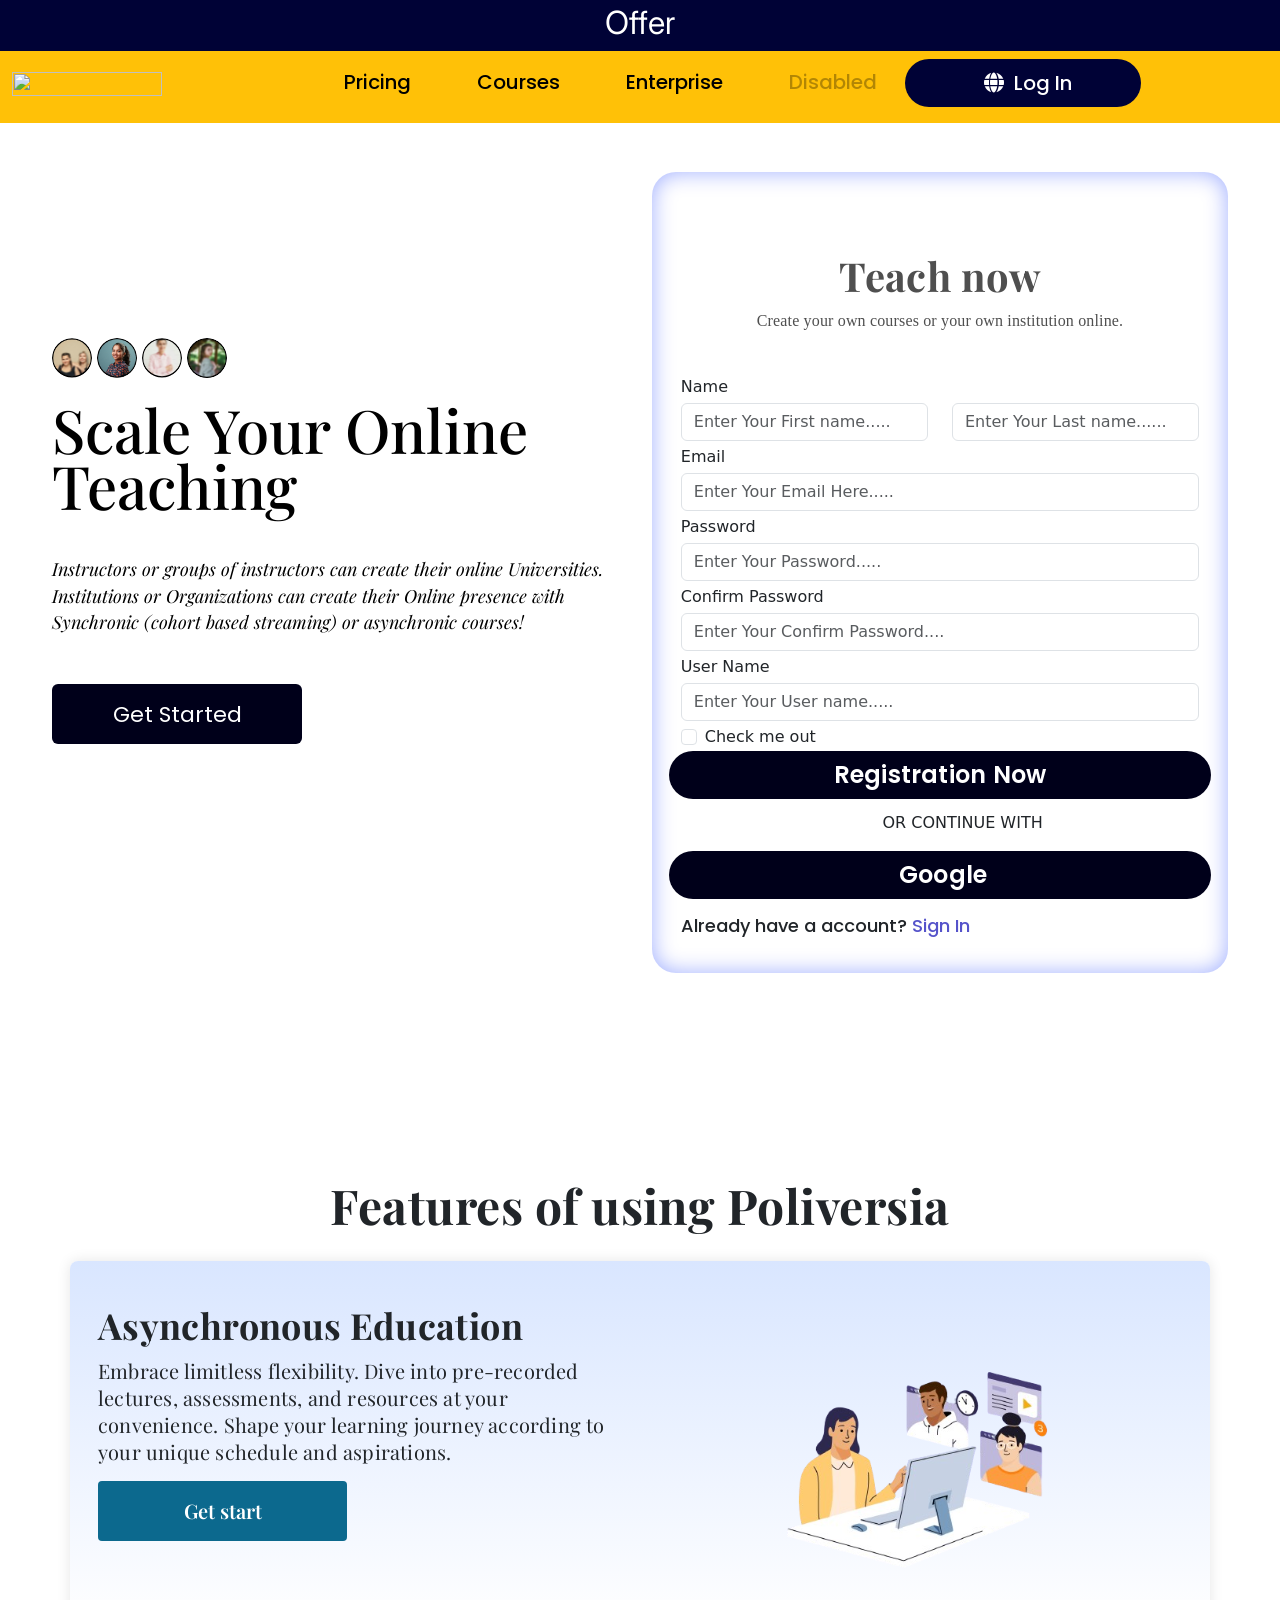
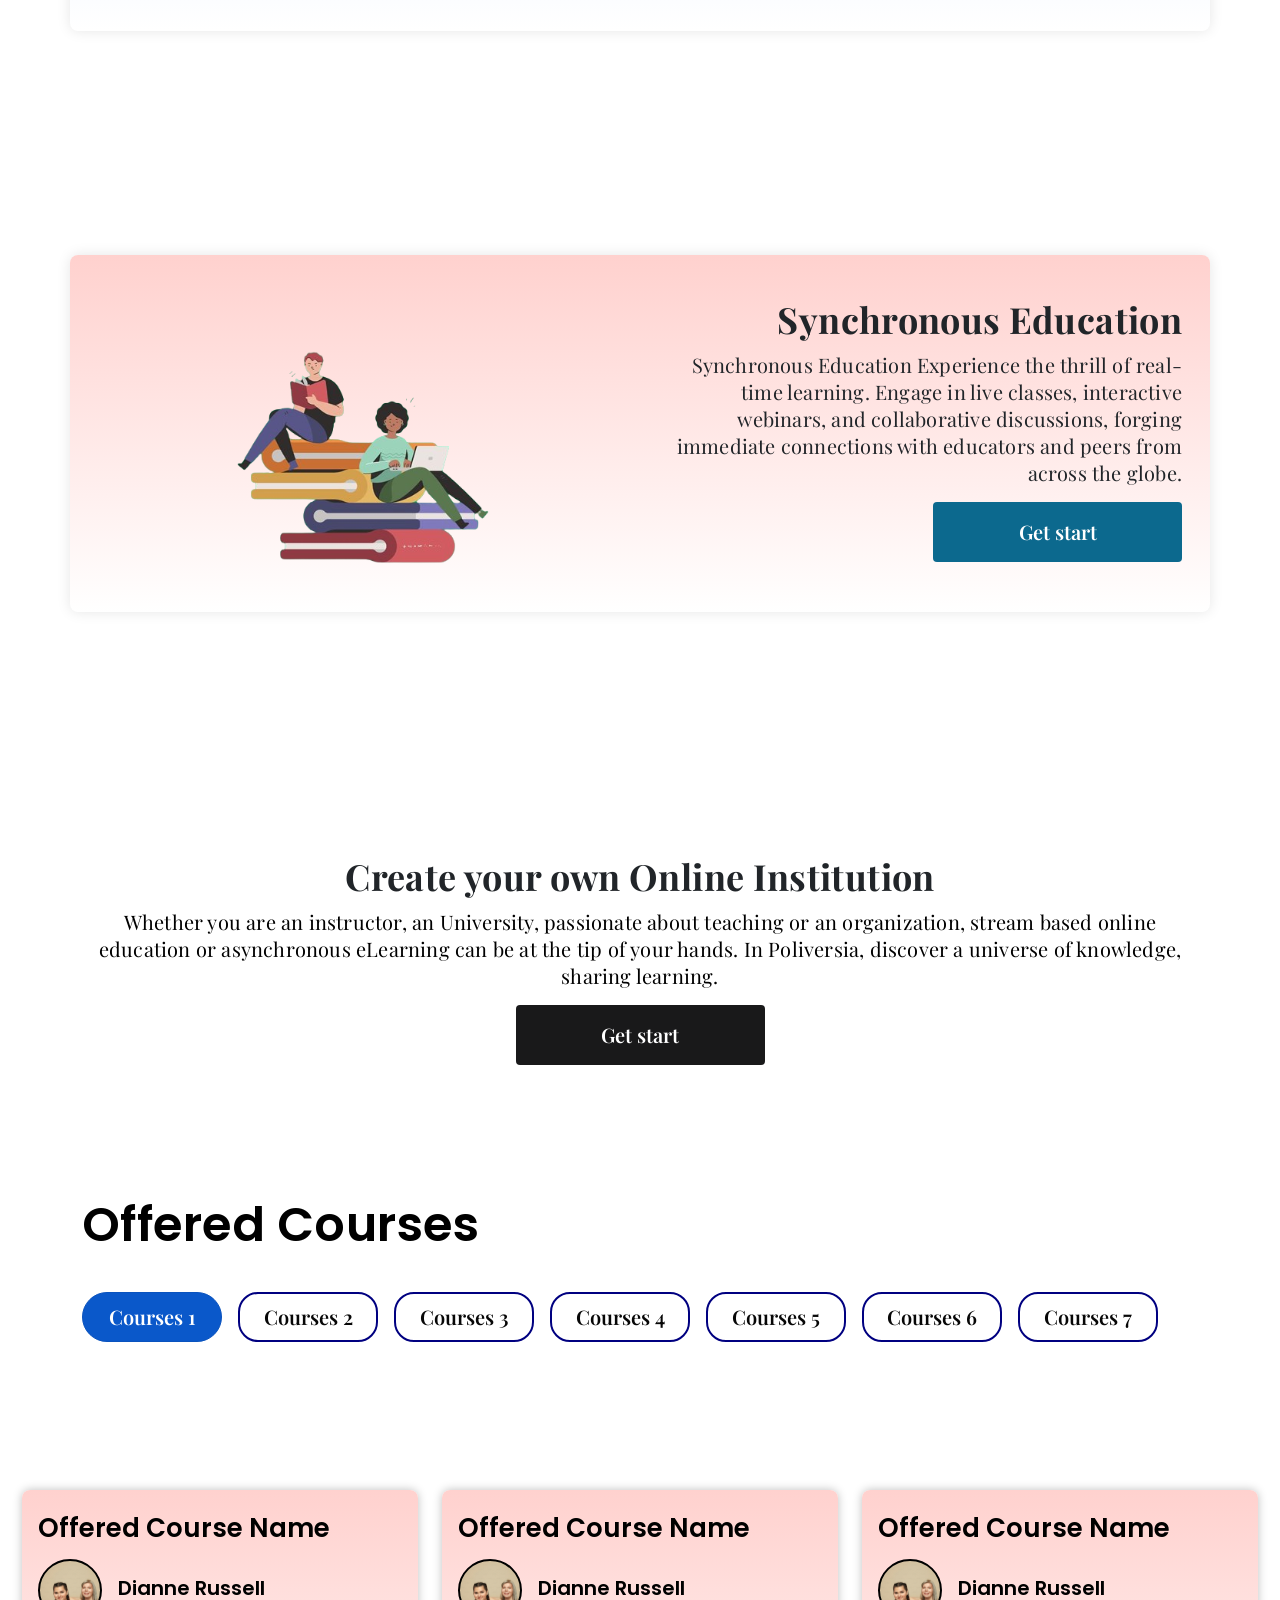
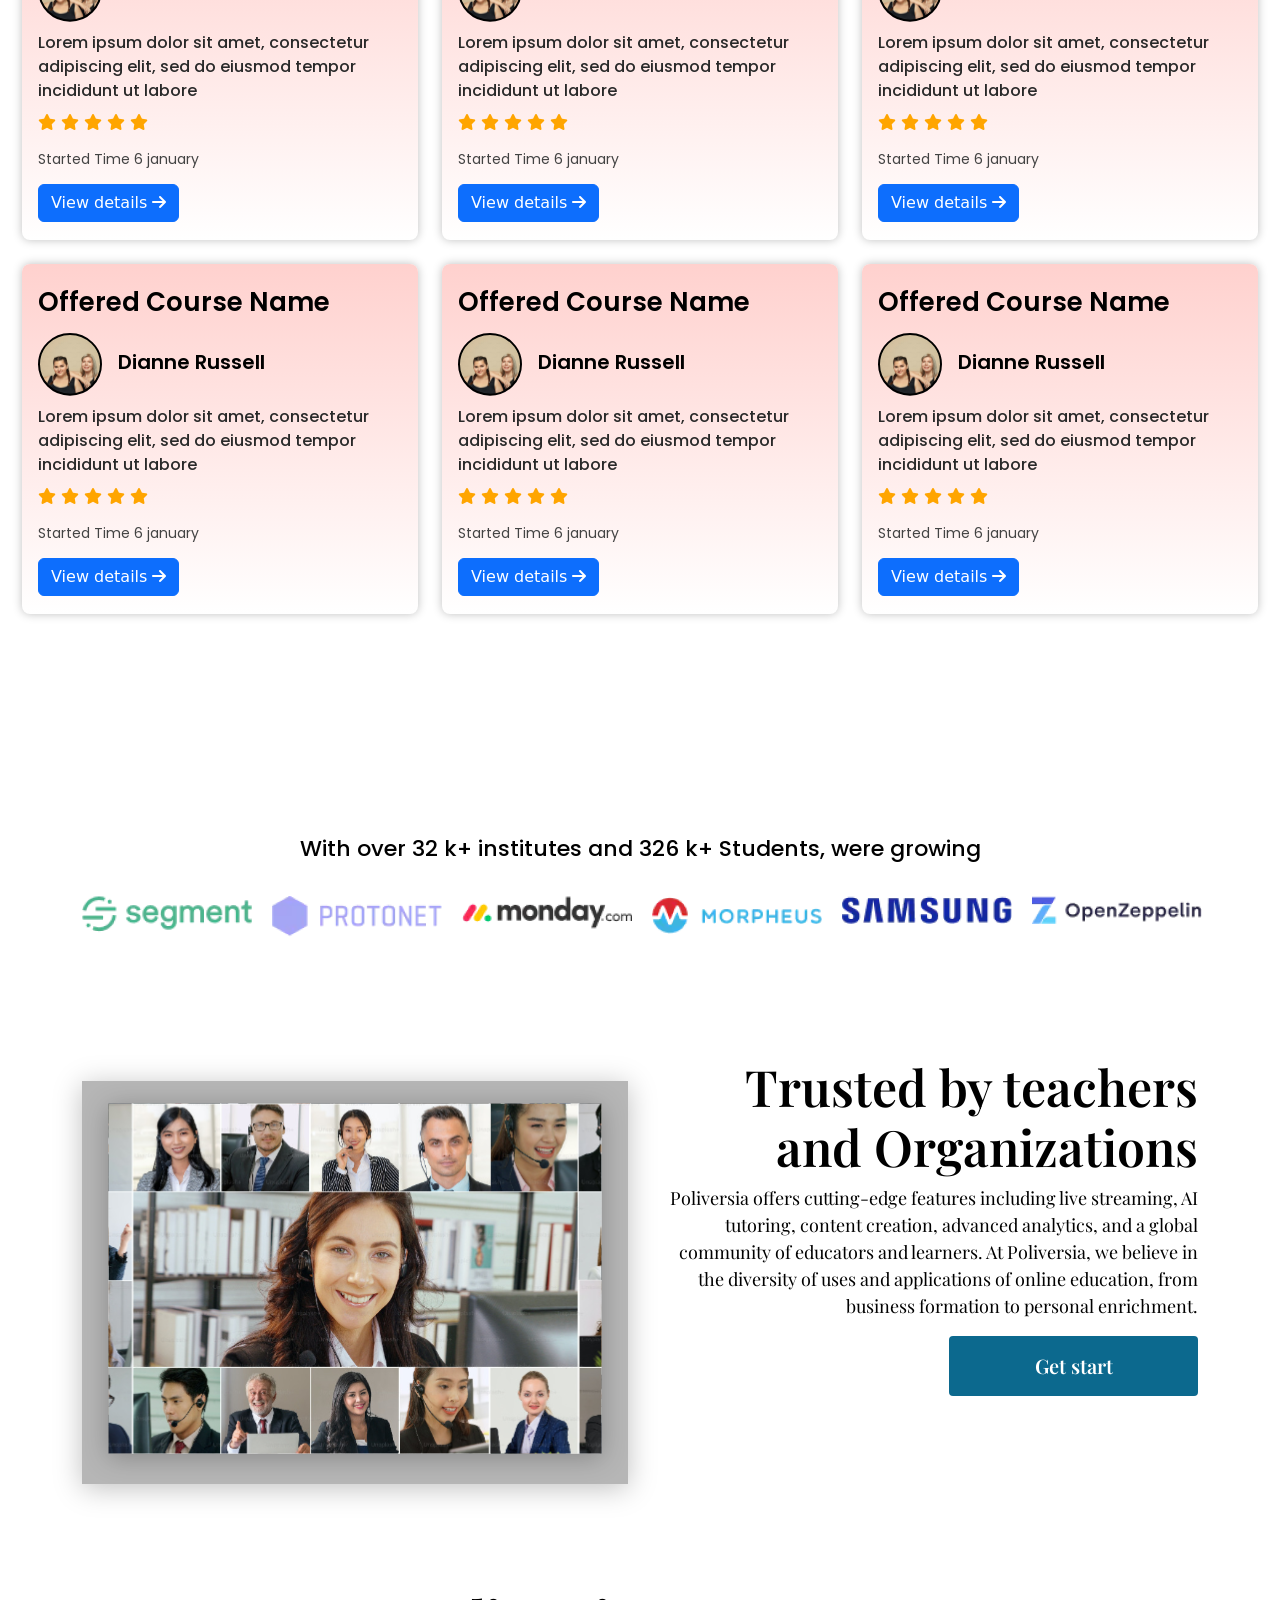
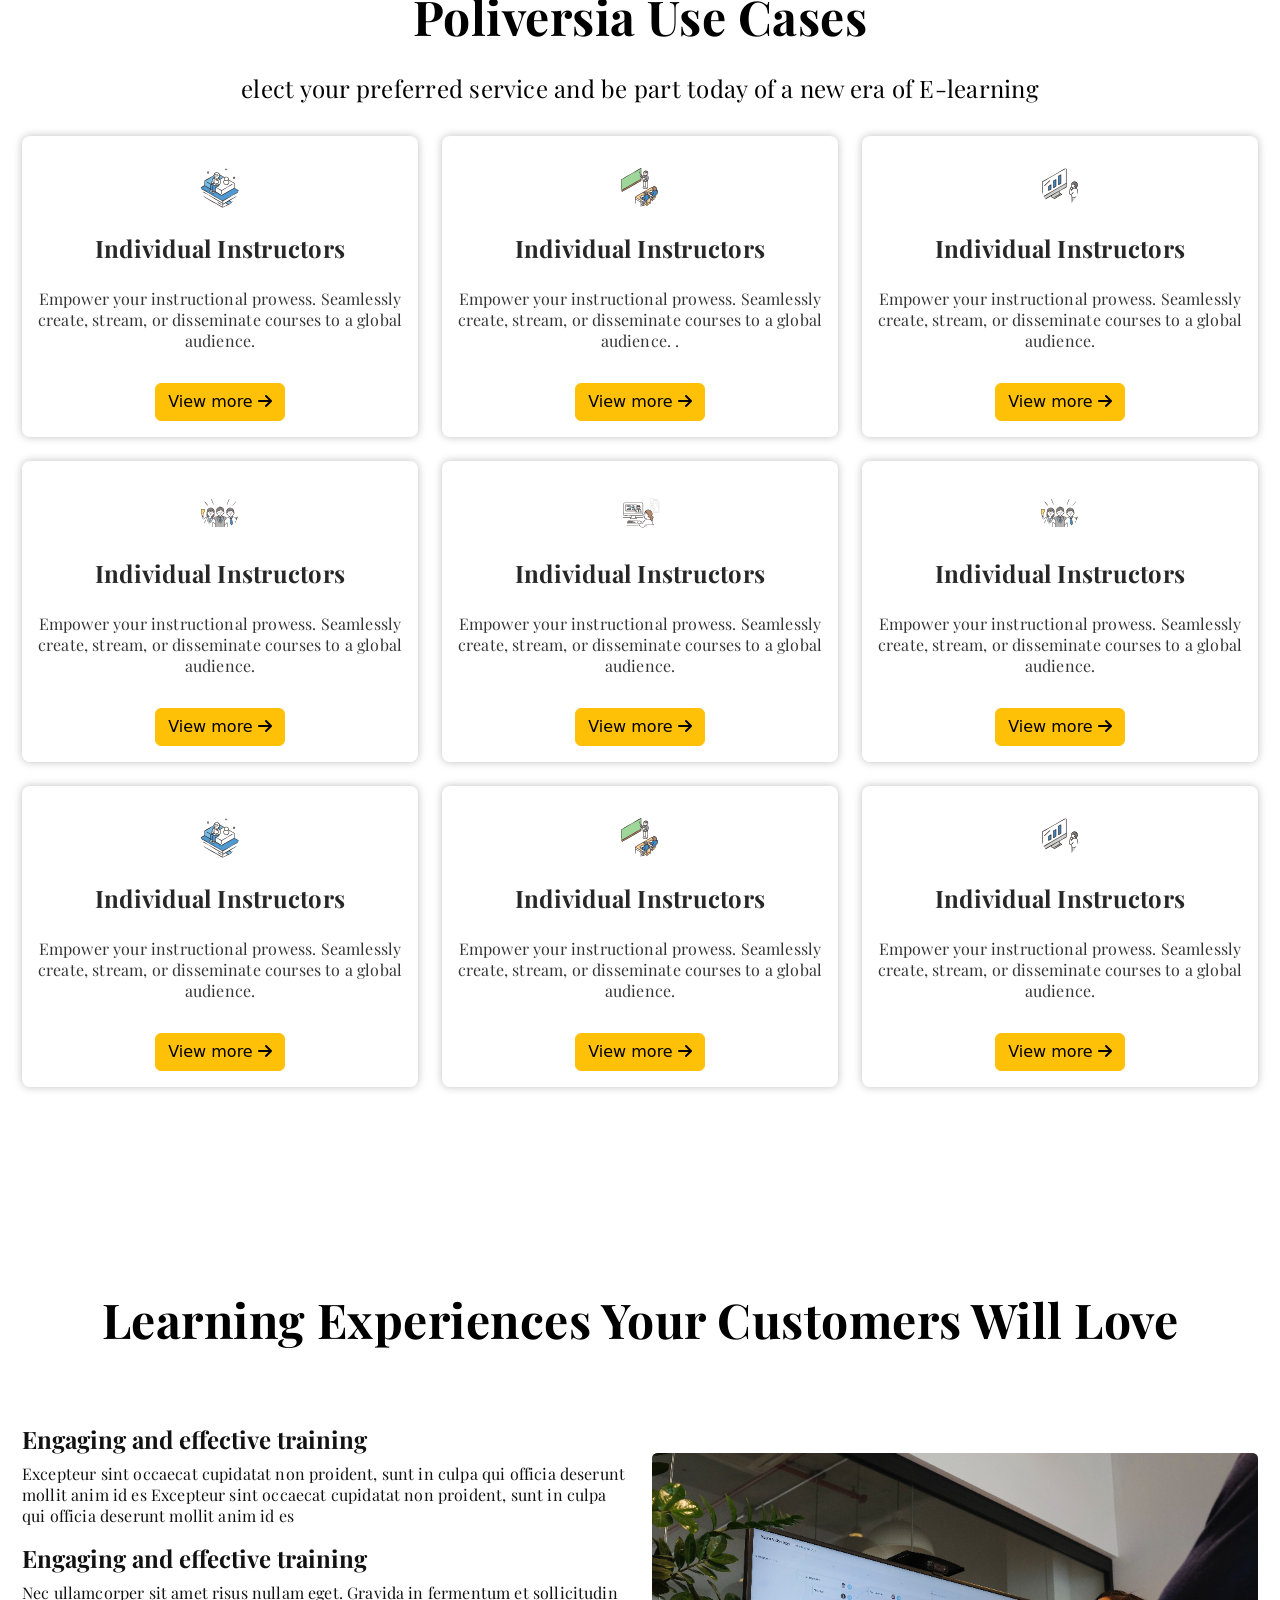
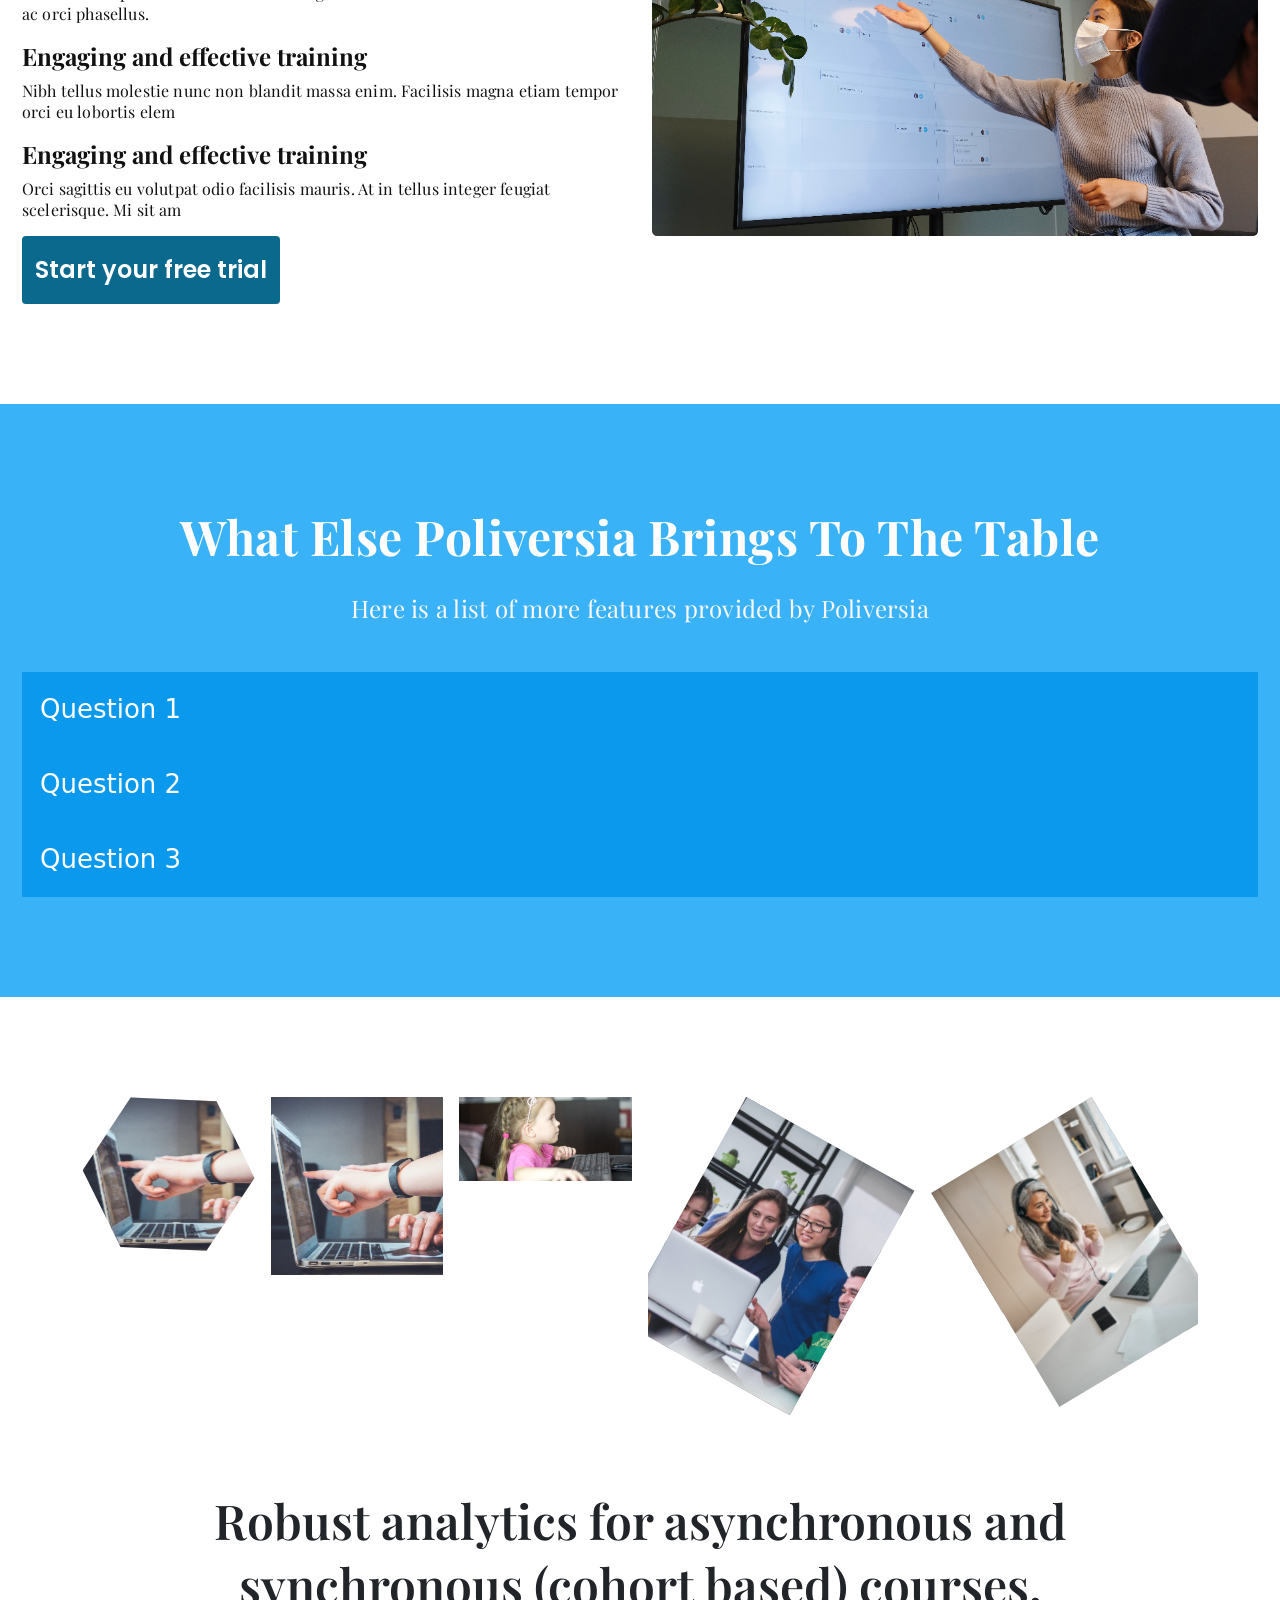
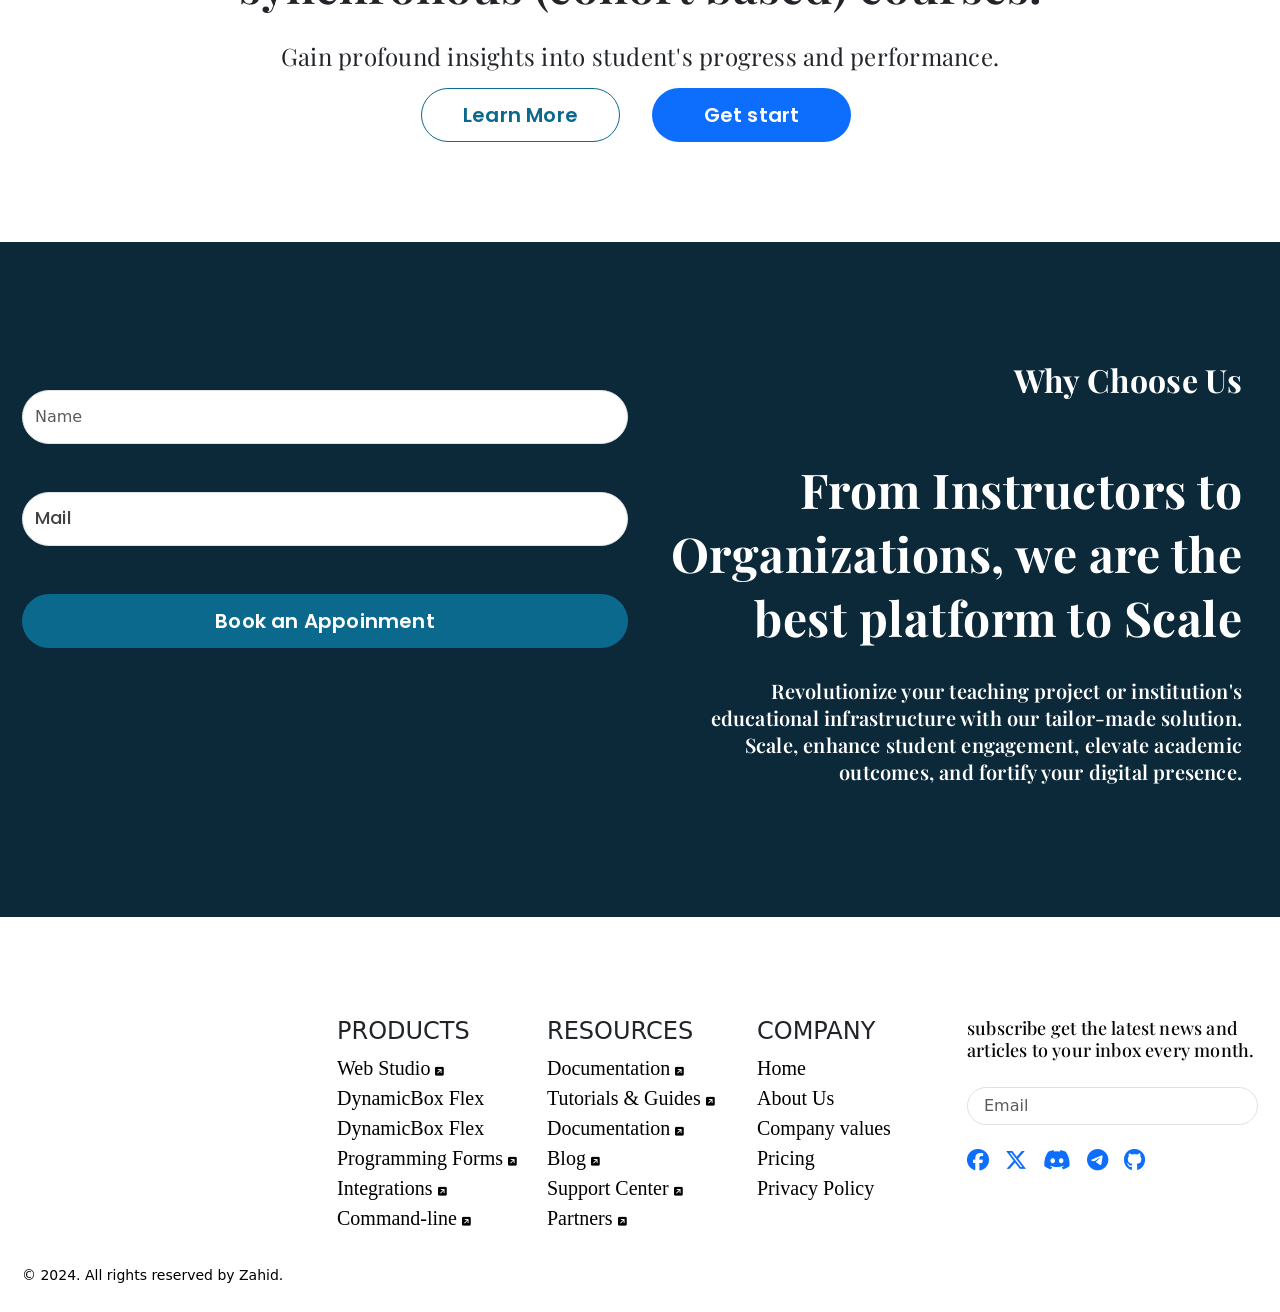
==== index.html @ 1e64e3a4 "Add files via upload" ====
<!DOCTYPE html>
<html lang="en">

<head>
    <meta charset="UTF-8">
    <meta name="viewport" content="width=device-width, initial-scale=1.0">
    <title>Poliversia |home-page</title>
    <link rel="shortcut icon" href="./IMG/favicon.ico" type="image/x-icon">
    <!--fontawesome-->
    <link rel="stylesheet" href="https://cdnjs.cloudflare.com/ajax/libs/font-awesome/6.4.2/css/all.min.css"
        integrity="sha512-z3gLpd7yknf1YoNbCzqRKc4qyor8gaKU1qmn+CShxbuBusANI9QpRohGBreCFkKxLhei6S9CQXFEbbKuqLg0DA=="
        crossorigin="anonymous" referrerpolicy="no-referrer" />
    <!--google font-->
    <link rel="preconnect" href="https://fonts.googleapis.com">
    <link rel="preconnect" href="https://fonts.gstatic.com" crossorigin>
    <link href="https://fonts.googleapis.com/css2?family=Poppins:wght@100;200;300;400;500;600;700;800;900&display=swap"
        rel="stylesheet">

    <link rel="preconnect" href="https://fonts.googleapis.com">
    <link rel="preconnect" href="https://fonts.gstatic.com" crossorigin>
    <link
        href="https://fonts.googleapis.com/css2?family=Inter:wght@100;200;300;400;500;600;700;800;900&family=Playfair+Display:ital,wght@0,400;0,500;0,600;0,700;0,800;0,900;1,400&family=Poppins:ital,wght@0,100;0,200;0,300;0,400;0,500;0,600;0,700;0,800;0,900;1,100&family=Quicksand:wght@300;400;500;600;700&display=swap"
        rel="stylesheet">
    <!--Bootstraps-->
    <link rel="stylesheet" href="./css/bootstrap.min.css">
    <link rel="stylesheet" href="./css/owl.carousel.min.css">
    <link rel="stylesheet" href="./css/aos.css">
    <!--custom css-->
    <link rel="stylesheet" href="./css/style.css">
</head>

<body>
    <!-----Nav section start-->

    <div class="container-fluid pb-2 bg-warning fixed-top">
        <div class="row offer-bg">
            <div class="col-md-12 pt-1">
                <div class="top_header">
                    <div class="top-header_title">
                        <h1>Offer</h1>
                    </div>
                </div>
            </div>
        </div>
        <div class="row">
            <div class="col-md-12">
                <nav class="navbar navbar-expand-lg">
                    <a class="navbar-brand" href="#"><img src="./IMG/logo.svg" alt="" width="150" height="24"></a>
                    <button class="navbar-toggler" type="button" data-bs-toggle="collapse"
                        data-bs-target="#navbarNavAltMarkup" aria-controls="navbarNavAltMarkup" aria-expanded="false"
                        aria-label="Toggle navigation">
                        <span class="navbar-toggler-icon"></span>
                    </button>
                    <div class="collapse justify-content-center navbar-collapse" id="navbarNavAltMarkup">
                        <div class="navbar-nav ">
                            <a class="nav-link " aria-current="page" href="#">Pricing</a>
                            <a class="nav-link" href="#">Courses</a>
                            <a class="nav-link" href="#">Enterprise</a>
                            <a class="nav-link disabled" href="#" tabindex="-1" aria-disabled="true">Disabled</a>
                            <button type="button " class="btn login-bg"> <a class="text-white"
                                    href="./login-form/index.html"><i class="fa-solid fa-globe"></i>Log In</a></button>
                        </div>
                    </div>
                </nav>
            </div>
        </div>
    </div>

    <!-----Nav section end-->


    <!----- section hero area start-->
    <section class="hero-section">
        <div class="online_teaching">
            <div class="container-fluid">
                <div class="row g-4 mt-5">
                    <div class="col-lg-6  pt-3">
                        <div class="online_teaching_content" data-aos="zoom-in">
                            <div class="circle_img hidden md:block">
                                <img src="./img/Ellipse 1.svg" alt="">
                                <img src="./img/Ellipse 2.png" alt="">
                                <img src="./img/Ellipse 3.svg" alt="">
                                <img src="./img/Ellipse 4.svg" alt="">
                            </div>
                            <div class="hero-content  pt-4">
                                <h1>Scale Your Online Teaching</h1>
                                <p>Instructors or groups of instructors can create their online Universities.
                                    Institutions or Organizations can create their Online presence with Synchronic
                                    (cohort based streaming)
                                    or asynchronic courses!</p>
                                <button type="button" class="btn hero_btn">Get Started</button>
                            </div>
                        </div>
                    </div>
                    <div class="col-lg-6 ">
                        <div class="ragistration-page" data-aos="zoom-in">
                            <div class="ragistration_page_heading">
                                <h1>Teach now</h1>
                                <p>Create your own courses or your own institution online.</p>
                            </div>
                            <form action="">
                                <div class="row mt-3 pt-4">
                                    <div class="col-sm-12 pt-1">
                                        <label for="">Name</label>
                                    </div>
                                    <div class="col-sm-6 pt-1">
                                        <input type="text" class="form-control" name="" id=""
                                            placeholder="Enter Your First name.....">
                                    </div>
                                    <div class="col-sm-6 pt-1">
                                        <input type="text" class="form-control" name="" id=""
                                            placeholder="Enter Your Last name......">
                                    </div>
                                    <div class="col-sm-12 pt-1">
                                        <label for="">Email</label>
                                    </div>
                                    <div class="col-sm-12 pt-1">
                                        <input type="email" class="form-control" name="" id=""
                                            placeholder="Enter Your Email Here.....">
                                    </div>
                                    <div class="col-sm-12 pt-1">
                                        <label for="">Password</label>
                                    </div>
                                    <div class="col-sm-12 pt-1">
                                        <input type="password" class="form-control" name="" id=""
                                            placeholder="Enter Your Password.....">
                                    </div>
                                    <div class="col-sm-12 pt-1">
                                        <label for="">Confirm Password</label>
                                    </div>
                                    <div class="col-sm-12 pt-1">
                                        <input type="password" class="form-control" name="" id=""
                                            placeholder="Enter Your Confirm Password....">
                                    </div>
                                    <div class="col-sm-12 pt-1">
                                        <label for="">User Name</label>
                                    </div>
                                    <div class="col-sm-12 pt-1">
                                        <input type="text" class="form-control" name="" id=""
                                            placeholder="Enter Your User name.....">
                                    </div>
                                    <div class="col-sm-12 pt-1">
                                        <div class="form-check">
                                            <input type="checkbox" class="form-check-input" id="exampleCheck1">
                                            <label class="form-check-label" for="exampleCheck1">Check me out</label>
                                        </div>
                                    </div>
                                    <button type="button" class="btn registration-btn "><a href="">Registration
                                            Now</a></button>
                                    <div class="col-sm-4"></div>
                                    <div class="col-sm-5">
                                        <div class="or pt-1">
                                            <p>OR CONTINUE WITH</p>
                                        </div>
                                    </div>
                                    <div class="col-sm-3"></div>
                                    <button type="button" class="btn registration-btn "><a href=""><img
                                                src="./IMG/google.png" alt="" width="30"> Google</a></button>
                                    <div class="col-sm-12 no_account pt-3">
                                        <h3>Already have a account? <a href="./login-form/index.html">Sign In</a></h3>
                                    </div>
                                </div>
                            </form>
                        </div>
                    </div>
                </div>
            </div>
        </div>
    </section>

    <!-----section hero area end-->

    <!-----section Features of using Poliversia start-->
    <section class="feature-section">
        <div class="features_poliversia ">
            <div class="container">
                <div class="features_heading">
                    <h1>Features of using Poliversia</h1>
                </div>
                <div class="row features_bg mt-4 pt-3 g-4">
                    <div class="col-lg-6">
                        <div class="features_content">
                            <h1>Asynchronous Education</h1>
                            <p>Embrace limitless flexibility. Dive into pre-recorded lectures, assessments, and
                                resources at your convenience. Shape your learning journey according to your unique
                                schedule and aspirations.</p>
                            <button type="button" class="btn features_btn">Get start</button>
                        </div>
                    </div>
                    <div class="col-lg-6 ">
                        <div class="features_img pt-4" data-aos="zoom-out">
                            <img class="responsive"
                                src="./img/SA-US-Header-What-is-Asynchronous-Learning-Why-it-Might-be-the-Right-Choice-for-Your-Learning-Institution_Tile-removebg-preview 1.svg"
                                alt="">
                        </div>
                    </div>
                </div>
            </div>
        </div>
    </section>
    <!-----section Features of using Poliversia end-->


    <!-----section Synchronous Education start-->
    <section class="synchronous-section">
        <div class="synchronous_education">
            <div class="container">
                <div class="row synchronous_bg mt-4 pt-3 g-4">
                    <div class="col-lg-6 ">
                        <div class="synchronous_img pt-4" data-aos="zoom-out">
                            <img class="responsive"
                                src="./img/Synchronous-vs-Asynchronous-Learning-removebg-preview 1.svg" alt="">
                        </div>
                    </div>
                    <div class="col-lg-6">
                        <div class="synchronous_content">
                            <h1>Synchronous Education</h1>
                            <p>Synchronous Education Experience the thrill of real-time learning. Engage in live
                                classes, interactive webinars, and collaborative discussions, forging immediate
                                connections with educators and peers from across the globe.</p>
                            <button type="button" class="btn synchronous_btn">Get start</button>
                        </div>
                    </div>
                </div>
            </div>
        </div>
    </section>
    <!-----section Synchronous Education end-->

    <!-----section Create your own Online Institution start-->
    <section class="online-section">
        <div class="online_institution">
            <div class="container mt-4 pt-3">
                <div class="online_institution_content">
                    <h1>Create your own Online Institution</h1>
                    <p>Whether you are an instructor, an University, passionate about teaching or an organization,
                        stream based online education or asynchronous eLearning can be at the tip of your hands. In
                        Poliversia, discover a universe of knowledge, sharing learning.</p>
                    <button type="button" class="btn online_institution_btn">Get start</button>
                </div>
            </div>
        </div>
    </section>
    <!-----section Create your own Online Institution end-->

    <!-----section Offered Courses start-->
    <section>
        <div class="container dd mt-4 mb-5">
            <div class="offered_courses ">
                <h2>Offered Courses</h2>
                <div class="btn-toolbar gap-2 offer_courses_responsive" role="toolbar"
                    aria-label="Toolbar with button groups">
                    <div class="btn-group me-2" role="group" aria-label="First group">
                        <button type="button" class="btn btn-primary offer_courses_btn_1 active">Courses 1</button>
                    </div>
                    <div class="btn-group me-2" role="group" aria-label="First group">
                        <button type="button" class="btn offer_courses_btn">Courses 2</button>
                    </div>
                    <div class="btn-group me-2" role="group" aria-label="First group">
                        <button type="button" class="btn offer_courses_btn">Courses 3</button>
                    </div>
                    <div class="btn-group me-2" role="group" aria-label="First group">
                        <button type="button" class="btn offer_courses_btn">Courses 4</button>
                    </div>
                    <div class="btn-group me-2" role="group" aria-label="First group">
                        <button type="button" class="btn offer_courses_btn">Courses 5</button>
                    </div>
                    <div class="btn-group me-2" role="group" aria-label="First group">
                        <button type="button" class="btn offer_courses_btn">Courses 6</button>
                    </div>
                    <div class="btn-group me-2" role="group" aria-label="First group">
                        <button type="button" class="btn offer_courses_btn">Courses 7</button>
                    </div>
                </div>
            </div>
        </div>
    </section>
    <!-----section Offered Courses end-->


    <!-----section Offered Courses name start-->
    <section class="offer-course">
        <div class="offer_courses_name">
            <div class="container-fluid ">
                <div class="row g-4">
                    <div class="col-lg-4 col-md-6 offered_courses_name_responsive">
                        <div class="offer_courses_card_1" data-aos="zoom-in">
                            <h2>Offered Course Name</h2>
                            <div class="course-img"><img src="./img/Ellipse 1.svg" alt=""> <span>Dianne Russell</span>
                            </div>
                            <h4>Lorem ipsum dolor sit amet, consectetur adipiscing elit, sed do eiusmod tempor
                                incididunt ut labore</h4>
                            <div class="star">
                                <i class="fa-solid fa-star"></i>
                                <i class="fa-solid fa-star"></i>
                                <i class="fa-solid fa-star"></i>
                                <i class="fa-solid fa-star"></i>
                                <i class="fa-solid fa-star"></i>
                            </div>
                            <div class="course-p">Started Time 6 january</div>
                            <div class="view-btn"><button type="button" class="btn btn-primary">View details <i
                                        class="fa-solid fa-arrow-right"></i></button></div>
                        </div>
                    </div>
                    <div class="col-lg-4 col-md-6  offered_courses_name_responsive">
                        <div class="offer_courses_card_1" data-aos="zoom-in">
                            <h2>Offered Course Name</h2>
                            <div class="course-img"><img src="./img/Ellipse 1.svg" alt=""> <span>Dianne Russell</span>
                            </div>
                            <h4>Lorem ipsum dolor sit amet, consectetur adipiscing elit, sed do eiusmod tempor
                                incididunt ut labore</h4>
                            <div class="star">
                                <i class="fa-solid fa-star"></i>
                                <i class="fa-solid fa-star"></i>
                                <i class="fa-solid fa-star"></i>
                                <i class="fa-solid fa-star"></i>
                                <i class="fa-solid fa-star"></i>
                            </div>
                            <div class="course-p">Started Time 6 january</div>
                            <div class="view-btn"><button type="button" class="btn btn-primary">View details <i
                                        class="fa-solid fa-arrow-right"></i></button></div>
                        </div>
                    </div>
                    <div class="col-lg-4 col-md-6  offered_courses_name_responsive">
                        <div class="offer_courses_card_1" data-aos="zoom-in">
                            <h2>Offered Course Name</h2>
                            <div class="course-img"><img src="./img/Ellipse 1.svg" alt=""> <span>Dianne Russell</span>
                            </div>
                            <h4>Lorem ipsum dolor sit amet, consectetur adipiscing elit, sed do eiusmod tempor
                                incididunt ut labore</h4>
                            <div class="star">
                                <i class="fa-solid fa-star"></i>
                                <i class="fa-solid fa-star"></i>
                                <i class="fa-solid fa-star"></i>
                                <i class="fa-solid fa-star"></i>
                                <i class="fa-solid fa-star"></i>
                            </div>
                            <div class="course-p">Started Time 6 january</div>
                            <div class="view-btn"><button type="button" class="btn btn-primary">View details <i
                                        class="fa-solid fa-arrow-right"></i></button></div>
                        </div>
                    </div>
                    <div class="col-lg-4 col-md-6  offered_courses_name_responsive">
                        <div class="offer_courses_card_1" data-aos="zoom-in">
                            <h2>Offered Course Name</h2>
                            <div class="course-img"><img src="./img/Ellipse 1.svg" alt=""> <span>Dianne Russell</span>
                            </div>
                            <h4>Lorem ipsum dolor sit amet, consectetur adipiscing elit, sed do eiusmod tempor
                                incididunt ut labore</h4>
                            <div class="star">
                                <i class="fa-solid fa-star"></i>
                                <i class="fa-solid fa-star"></i>
                                <i class="fa-solid fa-star"></i>
                                <i class="fa-solid fa-star"></i>
                                <i class="fa-solid fa-star"></i>
                            </div>
                            <div class="course-p">Started Time 6 january</div>
                            <div class="view-btn"><button type="button" class="btn btn-primary">View details <i
                                        class="fa-solid fa-arrow-right"></i></button></div>
                        </div>
                    </div>
                    <div class="col-lg-4 col-md-6  offered_courses_name_responsive">
                        <div class="offer_courses_card_1" data-aos="zoom-in">
                            <h2>Offered Course Name</h2>
                            <div class="course-img"><img src="./img/Ellipse 1.svg" alt=""> <span>Dianne Russell</span>
                            </div>
                            <h4>Lorem ipsum dolor sit amet, consectetur adipiscing elit, sed do eiusmod tempor
                                incididunt ut labore</h4>
                            <div class="star">
                                <i class="fa-solid fa-star"></i>
                                <i class="fa-solid fa-star"></i>
                                <i class="fa-solid fa-star"></i>
                                <i class="fa-solid fa-star"></i>
                                <i class="fa-solid fa-star"></i>
                            </div>
                            <div class="course-p">Started Time 6 january</div>
                            <div class="view-btn"><button type="button" class="btn btn-primary">View details <i
                                        class="fa-solid fa-arrow-right"></i></button></div>
                        </div>
                    </div>
                    <div class="col-lg-4 col-md-6  offered_courses_name_responsive">
                        <div class="offer_courses_card_1" data-aos="zoom-in">
                            <h2>Offered Course Name</h2>
                            <div class="course-img"><img src="./img/Ellipse 1.svg" alt=""> <span>Dianne Russell</span>
                            </div>
                            <h4>Lorem ipsum dolor sit amet, consectetur adipiscing elit, sed do eiusmod tempor
                                incididunt ut labore</h4>
                            <div class="star">
                                <i class="fa-solid fa-star"></i>
                                <i class="fa-solid fa-star"></i>
                                <i class="fa-solid fa-star"></i>
                                <i class="fa-solid fa-star"></i>
                                <i class="fa-solid fa-star"></i>
                            </div>
                            <div class="course-p">Started Time 6 january</div>
                            <div class="view-btn"><button type="button" class="btn btn-primary">View details <i
                                        class="fa-solid fa-arrow-right"></i></button></div>
                        </div>
                    </div>
                </div>
            </div>
        </div>
    </section>
    <!-----section Offered Courses name end-->

    <!-----section brand  start-->
    <section>
        <div class="container pt-4 mt-5">
            <div class="brand mt-4 pt-4">
                <h2>With over 32 k+ institutes and 326 k+ Students, were growing</h2>
                <div class="brand_logo">
                    <div class="row brand-responsive g-4 pt-4">
                        <div class="col-md-2"><img src="./img/brand-logo-1.png" alt=""></div>
                        <div class="col-md-2"><img src="./img/brand-logo-2.png" alt=""></div>
                        <div class="col-md-2"> <img src="./img/brand-logo-3.png" alt=""></div>
                        <div class="col-md-2"><img src="./img/brand-logo-4.png" alt=""></div>
                        <div class="col-md-2"><img src="./img/brand-logo-5.png" alt=""></div>
                        <div class="col-md-2"><img src="./img/brand-logo-6.png" alt=""></div>
                    </div>
                </div>
            </div>
        </div>
    </section>
    <!-----section brand end-->


    <!-----section Trusted by teachers and Organizations start-->
    <section>
        <div class="container mt-5 pt-4">
            <div class="teacher_organization">
                <div class="row mt-5">
                    <div class="col-md-6 pt-4">
                        <div class="teacher_organization_img" data-aos="zoom-in">
                            <img class="responsive" src="./img/Rectangle 16.svg" alt="">
                        </div>
                    </div>
                    <div class="col-md-6">
                        <div class="teacher_organization_content">
                            <h1>Trusted by teachers and Organizations</h1>
                            <p>Poliversia offers cutting-edge features including live streaming, AI tutoring, content
                                creation, advanced analytics, and a global community of educators and learners. At
                                Poliversia, we believe in the diversity of uses and applications of online education,
                                from business formation to personal enrichment.</p>
                            <button type="button" class="btn teacher_btn">Get start</button>
                        </div>
                    </div>
                </div>
            </div>
        </div>
    </section>
    <!-----section Trusted by teachers and Organizations end-->


    <!-----section Poliversia Use Cases start-->
    <section class="poliversia-cases">
        <div class="container-fluid ">
            <div class="poliversia_cases_heading">
                <h1>Poliversia Use Cases</h1>
                <p>elect your preferred service and be part today of a new era of E-learning</p>
                <div class="row  g-4">
                    <div class="col-xl-4 col-md-6">
                        <div class="poliversia_use_card-1" data-aos="zoom-in">
                            <img src="./img/poliversia-feature-1 .svg" alt="">
                            <h2>Individual Instructors</h2>
                            <p>Empower your instructional prowess. Seamlessly create, stream, or disseminate courses to
                                a global audience.</p>
                            <button type="button" class="btn btn-warning">View more <i
                                    class="fa-solid fa-arrow-right"></i></button>
                        </div>
                    </div>

                    <div class="col-xl-4 col-md-6">
                        <div class="poliversia_use_card-1" data-aos="zoom-in">
                            <img src="./img/poliversis feature-2 .svg" alt="">
                            <h2>Individual Instructors</h2>
                            <p>Empower your instructional prowess. Seamlessly create, stream, or disseminate courses to
                                a global audience. .</p>
                            <button type="button" class="btn btn-warning">View more <i
                                    class="fa-solid fa-arrow-right"></i></button>
                        </div>
                    </div>

                    <div class="col-xl-4 col-md-6">
                        <div class="poliversia_use_card-1" data-aos="zoom-in">
                            <img src="./img/poliversis feature-3 .svg" alt="">
                            <h2>Individual Instructors</h2>
                            <p>Empower your instructional prowess. Seamlessly create, stream, or disseminate courses to
                                a global audience. </p>
                            <button type="button" class="btn btn-warning">View more <i
                                    class="fa-solid fa-arrow-right"></i></button>
                        </div>
                    </div>

                    <div class="col-xl-4 col-md-6">
                        <div class="poliversia_use_card-1" data-aos="zoom-in">
                            <img src="./img/poliversis feature-4 .svg" alt="">
                            <h2>Individual Instructors</h2>
                            <p>Empower your instructional prowess. Seamlessly create, stream, or disseminate courses to
                                a global audience.</p>
                            <button type="button" class="btn btn-warning">View more <i
                                    class="fa-solid fa-arrow-right"></i></button>
                        </div>
                    </div>

                    <div class="col-xl-4 col-md-6">
                        <div class="poliversia_use_card-1" data-aos="zoom-in">
                            <img src="./img/poliversis feature-5 .svg" alt="">
                            <h2>Individual Instructors</h2>
                            <p>Empower your instructional prowess. Seamlessly create, stream, or disseminate courses to
                                a global audience.</p>
                            <button type="button" class="btn btn-warning">View more <i
                                    class="fa-solid fa-arrow-right"></i></button>
                        </div>
                    </div>

                    <div class="col-xl-4 col-md-6">
                        <div class="poliversia_use_card-1" data-aos="zoom-in">
                            <img src="./img/poliversis feature-6 .svg" alt="">
                            <h2>Individual Instructors</h2>
                            <p>Empower your instructional prowess. Seamlessly create, stream, or disseminate courses to
                                a global audience.</p>
                            <button type="button" class="btn btn-warning">View more <i
                                    class="fa-solid fa-arrow-right"></i></button>
                        </div>
                    </div>

                    <div class="col-xl-4 col-md-6">
                        <div class="poliversia_use_card-1" data-aos="zoom-in">
                            <img src="./img/poliversia-feature-1 .svg" alt="">
                            <h2>Individual Instructors</h2>
                            <p>Empower your instructional prowess. Seamlessly create, stream, or disseminate courses to
                                a global audience.</p>
                            <button type="button" class="btn btn-warning">View more <i
                                    class="fa-solid fa-arrow-right"></i></button>
                        </div>
                    </div>

                    <div class="col-xl-4 col-md-6">
                        <div class="poliversia_use_card-1" data-aos="zoom-in">
                            <img src="./img/poliversis feature-2 .svg" alt="">
                            <h2>Individual Instructors</h2>
                            <p>Empower your instructional prowess. Seamlessly create, stream, or disseminate courses to
                                a global audience.</p>
                            <button type="button" class="btn btn-warning">View more <i
                                    class="fa-solid fa-arrow-right"></i></button>
                        </div>
                    </div>

                    <div class="col-xl-4 col-md-6">
                        <div class="poliversia_use_card-1" data-aos="zoom-in">
                            <img src="./img/poliversis feature-3 .svg" alt="">
                            <h2>Individual Instructors</h2>
                            <p>Empower your instructional prowess. Seamlessly create, stream, or disseminate courses to
                                a global audience. </p>
                            <button type="button" class="btn btn-warning">View more <i
                                    class="fa-solid fa-arrow-right"></i></button>
                        </div>
                    </div>
                </div>
            </div>
        </div>
    </section>
    <!-----section Poliversia Use Cases end-->


    <!-----Learning Experiences Your Customers Will Love section start-->
    <section class="learning-section">
        <div class="container-fluid ">
            <div class="learning_heading">
                <h1>Learning Experiences Your Customers Will Love</h1>
            </div>
            <div class="row g-4">
                <div class="col-lg-6">
                    <div class="learning_content">
                        <h2>Engaging and effective training</h2>
                        <p>Excepteur sint occaecat cupidatat non proident, sunt in culpa qui officia deserunt mollit
                            anim id es Excepteur sint occaecat cupidatat non proident, sunt in culpa qui officia
                            deserunt mollit anim id es</p>
                        <h2>Engaging and effective training</h2>
                        <p>Nec ullamcorper sit amet risus nullam eget. Gravida in fermentum et sollicitudin ac orci
                            phasellus.</p>
                        <h2>Engaging and effective training</h2>
                        <p>Nibh tellus molestie nunc non blandit massa enim. Facilisis magna etiam tempor orci eu
                            lobortis elem</p>
                        <h2>Engaging and effective training</h2>
                        <p>Orci sagittis eu volutpat odio facilisis mauris. At in tellus integer feugiat scelerisque. Mi
                            sit am</p>
                        <button type="button" class="btn learning_btn">Start your free trial</button>
                    </div>
                </div>
                <div class="col-lg-6">
                    <div class="learning_img" data-aos="zoom-in">
                        <img src="./img/Rectangle 35.svg" alt="">
                    </div>
                </div>
            </div>
        </div>
    </section>
    <!-----Learning Experiences Your Customers Will Love section end-->


    <!--------------What Else Poliversia Brings To The Table start----------->
    <section class="what-else">
        <div class="container-fluid">
            <div class="what-else-title what_else_poliversia">
                <h1>What Else Poliversia Brings To The Table</h1>
                <p>Here is a list of more features provided by Poliversia</p>
            </div>
            <div class="faq-start">
                <button type="button" class="collapsible">Question 1</button>
                <div class="content question_1">
                    <p>Ut enim ad minima veniam, quis nostrum exercitationem ullam corporis suscipit laboriosam, nisi ut
                        al Ut enim ad minima veniam, quis nostrum exercitationem ullam corporis suscipit laboriosam,
                        nisi ut al Ut enim ad minima veniam, quis nostrum exercitationem ullam corporis suscipit
                        laboriosam, nisi ut al</p>
                </div>

                <button type="button" class="collapsible">Question 2</button>
                <div class="content question_1">
                    <p>Lorem ipsum dolor sit amet, consectetur adipisicing elit, sed do eiusmod tempor incididunt ut
                        labore et dolore magna aliqua. Ut enim ad minim veniam, quis nostrud exercitation ullamco
                        laboris nisi ut aliquip ex ea commodo consequat.</p>
                </div>
                <button type="button" class="collapsible">Question 3</button>
                <div class="content question_1">
                    <p>Lorem ipsum dolor sit amet, consectetur adipisicing elit, sed do eiusmod tempor incididunt ut
                        labore et dolore magna aliqua. Ut enim ad minim veniam, quis nostrud exercitation ullamco
                        laboris nisi ut aliquip ex ea commodo consequat.</p>
                </div>
            </div>
    </section>

    <!--------------What Else Poliversia Brings To The Table start----------->


    <!--------------Robust Analytics section start----------->
    <section class="roboust-section">
        <div class="container ">
            <div class="robust_analytics">
                <div class="row g-4">
                    <div class="col-lg-12 mobile-none">
                        <div class="row g-3">
                            <div class="col-md-2">
                                <div class="rebust_img_bottom_1">
                                    <img src="./img/rebust_bottom_left.svg" alt="" class="responsive">
                                </div>
                            </div>
                            <div class="col-md-2">
                                <div class="rebust_img_bottom_2">
                                    <img src="./img/rebust-bottom-2.svg" alt="" class="responsive">
                                </div>
                            </div>
                            <div class="col-md-2">
                                <div class="rebust_img_bottom_3">
                                    <img src="./img/rebust-bottom-3.svg" alt="" class="responsive">
                                </div>
                            </div>
                            <div class="col-md-3">
                                <div class="rebust_img_top_1">
                                    <img src="./img/rebust-top-left.svg" alt="" class="responsive">
                                </div>
                            </div>
                            <div class="col-md-3">
                                <div class="rebust_img_top_2">
                                    <img src="./img/rebust-top-right.svg" alt="" class="responsive">
                                </div>
                            </div>
                        </div>
                    </div>
                    <div class="col-lg-12 ">
                        <div class="robust_content">
                            <h1 class="pt-5">Robust analytics for asynchronous and synchronous (cohort based) courses.
                            </h1>
                            <p>Gain profound insights into student's progress and performance.</p>
                            <div class="btn-toolbar gap-4 offer_courses_responsive" role="toolbar"
                                aria-label="Toolbar with button groups">
                                <div class="btn-group me-2" role="group" aria-label="First group">
                                    <button type="button" class="btn  rebust_btn ">Learn More</button>
                                </div>
                                <div class="btn-group me-2" role="group" aria-label="First group">
                                    <button type="button" class="btn btn-primary active_rebust">Get start</button>
                                </div>
                            </div>
                        </div>
                    </div>
                </div>
            </div>
        </div>
    </section>
    <!--------------Robust Analytics section end----------->

    <!-----------------Why Choose Us section start------------------------->
    <section class="why-choose-section">
        <div class="container-fluid why_choose_us_bg ">
            <div class="why_choose_us_bg">
                <div class="row g-4">
                    <div class="col-lg-6 why_choose_us_form">
                        <form action="">
                            <div class="row">
                                <div class="col-sm-12 pt-5">
                                    <input type="text" name="" id="" class="form-control why_choose_us_input"
                                        placeholder="Name">
                                </div>
                                <div class="col-sm-12 why pt-5">
                                    <input type="email" name="" id="" class="form-control why_choose_us_input"
                                        placeholder="Mail">
                                </div>
                                <div class="col-sm-12 pt-5">
                                    <div class="d-grid gap-2">
                                        <button class="btn  why_choose_us_btn" type="button">Book an Appoinment</button>
                                    </div>
                                </div>
                            </div>
                        </form>
                    </div>
                    <div class="col-lg-6">
                        <div class="why_choose_us_content">
                            <h5>Why Choose Us</h5>
                            <h1>From Instructors to Organizations, we are the best platform to Scale</h1>
                            <p>Revolutionize your teaching project or institution's educational infrastructure
                                with our tailor-made solution. Scale, enhance student engagement, elevate
                                academic outcomes, and fortify your digital presence.</p>
                        </div>
                    </div>
                </div>
            </div>
        </div>
    </section>
    <!-----------------Why Choose Us section end------------------------->

    <!----------------------footer section start  ---------------->
    <section class="footer">
        <div class="container-fluid ">
            <footer>
                <div class="footer_area">
                    <div class="row footer_responsive g-4">
                        <div class="col-lg-3 col-md-4">
                            <div class="footer-logo" data-aos="zoom-in">
                                <img src="./IMG/logo.svg" alt="" width="200px">
                            </div>
                        </div>
                        <div class="col-lg-2 col-md-4">
                            <div class="products" data-aos="zoom-in">
                                <h4>PRODUCTS</h4>
                                <li><a href="">Web Studio <i class="fa-solid fa-square-arrow-up-right"></i></a></li>
                                <li><a href="">DynamicBox Flex</a></li>
                                <li><a href="">DynamicBox Flex </a></li>
                                <li><a href="">Programming Forms <i class="fa-solid fa-square-arrow-up-right"></i></a>
                                </li>
                                <li><a href="">Integrations <i class="fa-solid fa-square-arrow-up-right"></i></a></li>
                                <li><a href="">Command-line <i class="fa-solid fa-square-arrow-up-right"></i></a></li>
                            </div>
                        </div>
                        <div class="col-lg-2 col-md-4">
                            <div class="resources" data-aos="zoom-in">
                                <h4>RESOURCES</h4>
                                <li><a href="">Documentation <i class="fa-solid fa-square-arrow-up-right"></i></a></li>
                                <li><a href="">Tutorials & Guides <i class="fa-solid fa-square-arrow-up-right"></i></a>
                                </li>
                                <li><a href="">Documentation <i class="fa-solid fa-square-arrow-up-right"></i></a></li>
                                <li><a href="">Blog <i class="fa-solid fa-square-arrow-up-right"></i></a></li>
                                <li><a href="">Support Center <i class="fa-solid fa-square-arrow-up-right"></i></a></li>
                                <li><a href="">Partners <i class="fa-solid fa-square-arrow-up-right"></i></a></li>
                            </div>
                        </div>
                        <div class="col-lg-2 col-md-4">
                            <div class="company" data-aos="zoom-in">
                                <h4>COMPANY</h4>
                                <li><a href="">Home</a></li>
                                <li><a href="">About Us</a></li>
                                <li><a href="">Company values</a></li>
                                <li><a href="">Pricing</a></li>
                                <li><a href="">Privacy Policy</a></li>
                            </div>
                        </div>
                        <div class="col-lg-3 col-md-4">
                            <div class="subscribe" data-aos="zoom-in">
                                <h3>SUBSCRIBE GET THE LATEST NEWS AND ARTICLES TO YOUR INBOX EVERY MONTH.</h3>
                                <input type="email" name="" id="" class="form-control" placeholder="Email">
                            </div>
                            <div class="social_link pt-4">
                                <a href="https://www.facebook.com/amily.zahidkhan/"><i
                                        class="fa-brands fa-facebook"></i></a>
                                <a href=""><i class="fa-brands fa-x-twitter"></i></a>
                                <a href=""><i class="fa-brands fa-discord"></i></a>
                                <a href=""><i class="fa-brands fa-telegram"></i></a>
                                <a href=""><i class="fa-brands fa-github"></i></a>
                            </div>
                        </div>
                    </div>
                    <div class="copy-right">
                        <p>© 2024. All rights reserved by Zahid.</p>
                    </div>
                </div>
            </footer>
        </div>
    </section>
    <!----------------------footer section end  ---------------->











    <!-- js section -->
    <script src="./js/jquery-2.2.4.min.js"></script>
    <script src="./js/bootstrap.bundle.min.js"></script>
    <script src="./js/mixitup.min.js"></script>
    <script src="./js/jquery.counterup.min.js"></script>
    <script src="./js/owl.carousel.min.js"></script>
    <script src="./js/aos.js"></script>
    <script src="./js/main.js"></script>


</body>

</html>
---- css/style.css ----
* {
    margin: 0;
    padding: 0;
    box-sizing: border-box;
    outline: none;
}

.responsive {
    width: 100%;
    max-width: 700px;
    height: auto;
}


/****************** nav section start***************************/
.offer-bg {
    background: #000236;
}

.top-header_title h1 {
    font-family: 'Inter';
    color: #ffffff;
    text-align: center;
    font-weight: 400;
    font-size: 32px;
    line-height: 38.73px;
}

.navbar-nav a {
    text-decoration: none;
    font-family: 'Poppins';
    font-size: 20px;
    font-weight: 500;
    line-height: 30px;
    letter-spacing: 0em;
    color: #000000;
    margin-left: 1.5em;
    margin-right: 1em;
    transition: 0.1s all;
}

/* .navbar-nav a:hover  {
    background:orangered;
    border-radius: 10px;
    color: #fff;
} */

.login-bg {
    max-width: 1200px;
    height: 48px;
    padding-left: 48px;
    padding-right: 48px;
    border-radius: 47px;
    background: #000236;
    color: #0f0f0f;
    transition: 0.1s all;
    cursor: pointer;
    font-size: 20px;
    font-family: 'Poppins';
    font-weight: 500;
}
.fa-globe{
padding-right: 0.5em;
}

.login-bg:hover {
    background: orangered;
    color: #000000;
}

@media(max-width:991px) {
    .top-header_title h1 {
        font-family: 'Inter';
        color: #ffffff;
        text-align: center;
        font-weight: 400;
        font-size: 28px;
        line-height: 30.73px;
    }
}

/**************** hero area section start********************/
.hero-section{
    padding: 100px 40px;
}
.online_teaching_content{
    padding-top: 150px;
}
.circle_img img {
    width: 40px;
    height: 40px;
    border-radius: 50%;
}

.hero-content h1 {
    height: 130px;
    max-width: 681px;
    font-size: 80px;
    line-height: 95.58px;
    font-family: 'Playfair Display', serif;
    margin-bottom: 1.5rem;
    color: #000000;
}

.hero-content p {
    max-width: 675px;
    height: 120px;
    font-family: 'Playfair Display', serif;
    font-style: italic;
    font-weight: 400;
    font-size: 18px;
    color: #000000;
    Line-height: 26.66px;

    padding-top: 2em;
}

.hero_btn {
    width: 250px;
    height: 60px;
    background: rgb(0, 0, 26);
    color: #fff;
    font-size: 22px;
    font-weight: 400;
    font-family: 'Poppins';
}

.hero_btn:hover {
    background: #012ff8dd;
    color: #f3ebeb;
}

/************* Registration page****************/
.ragistration-page {
    width: 100%;
    max-height: 840px;
    border-radius: 24px;
    background: #ffffff;
    box-shadow: 0px 0px 58.400001525878906px 0px #555BFB40;
    box-shadow: 0px 0px 22.100000381469727px 0px #0029FE61 inset;
    padding: 1.8em;
}

.ragistration_page_heading h1 {
    font-family: 'Playfair Display';
    font-size: 40px;
    font-weight: 700;
    line-height: 53px;
    letter-spacing: 0.01em;
    text-align: center;
    padding-top: 3rem;
    color: #4F4F4F;
}

.ragistration_page_heading p {
    font-family: ' Playfair Display';
    font-size: 16px;
    font-weight: 400;
    line-height: 21px;
    letter-spacing: 0.01em;
    text-align: center;
    color: #4F4F4F;
}

.or p {
    display: flex;
    justify-content: center;
    align-items: center;
    padding-top: .5em;
}

.registration-btn {
    background: rgb(0, 0, 26);
    border-radius: 48px;
    border: 1px;
    gap: 8px;
    font-family: 'Poppins';
    font-size: 24px;
    font-weight: 600;
    line-height: 36px;
    letter-spacing: 0.01em;
    transition: 0.1s all;
}

.registration-btn:hover {
    background-color: rgb(153, 0, 0);
}

.registration-btn a {
    text-decoration: none;
    color: #fff;
}

.no_account h3 {
    font-size: 18px;
    font-family: 'Poppins';
}

.no_account h3 a {
    text-decoration: none;
    color: #5553ca;
}

/**************** hero area section end********************/
/**************** hero area section Responsive ********************/
@media(max-width:1366px) {
    .hero-content h1 {
        max-width: 681px;
        height: 130px;
        font-size: 60px;
        line-height: 55.58px;
        margin-bottom: .1em;
    }

    .hero-content p {
        height: 130px;
        font-size: 18px;
        padding-top: 1em;
    }
}

@media(max-width:1200px) {
    .hero-content h1 {
        height: 68px;
        font-size: 50px;
        line-height: 55.58px;
        margin-bottom: 1em;
    }

    .hero-content p {
        height: 130px;
        font-size: 18px;
        padding-top: 1em;
    }
}

@media(max-width:991px) {
    .hero-section{
        padding: 50px 10px;
    }
    .registration_responsive {
        display: flex;
        justify-content: center;
        align-items: center;
        flex-direction: column;
    }

    .online_teaching_content {
        text-align: left;
    }

    .hero-content h1 {
        height: 30px;
        font-size: 40px;
        line-height: 50.58px;
        margin-bottom: 1em;
    }

    .hero-content p {
        height: 80px;
        font-size: 16px;
        padding-top: .1em;
    }
    .online_teaching_content{
        padding-top: 40px;
    }
}

@media(max-width:768px) {
    .registration_responsive {
        display: flex;
        justify-content: center;
        align-items: center;
        flex-direction: column;
    }

    .online_teaching_content {
        text-align: center;
    }

    .hero-content h1 {
        height: 30px;
        font-size: 40px;
        line-height: 50.58px;
        margin-bottom: 1em;
    }

    .hero-content p {
        height: 80px;
        font-size: 16px;
        padding-top: .1em;
    }
}

@media(max-width:568px) {
    .registration_responsive {
        display: flex;
        justify-content: center;
        align-items: center;
        flex-direction: column;
    }

    .online_teaching_content {
        text-align: center;
    }

    .hero-content h1 {
        height: 30px;
        font-size: 28px;
        line-height: 30.58px;
        margin-bottom: 0;
    }

    .hero-content p {
        height: 130px;
        font-size: 14px;
        padding-top: 3em;
    }
    .hero_btn {
       margin-top: 1.5rem;
    }
}

/**************** hero area section Responsive end ********************/

/**************** Features of using Poliversia section start ********************/
.feature-section{
    padding: 100px 10px;
}
.features_bg {
    border-radius: 8px;
    background: linear-gradient(180deg, #D9E6FF 0%, rgba(255, 255, 255, 0) 100%);
    box-shadow: 0px 0px 13.699999809265137px 0px #0000001A;
    padding: 1em;
}

.features_heading h1 {
    text-align: center;
    font-family: 'Playfair Display';
    font-size: 48px;
    font-weight: 700;
    line-height: 64px;
    letter-spacing: 0.01em;
}

.features_content h1 {
    font-family: 'Playfair Display';
    font-size: 36px;
    font-weight: 700;
    line-height: 48px;
    letter-spacing: 0.01em;
}

.features_content p {
    font-family: 'Playfair Display';
    font-size: 20px;
    font-weight: 400;
    line-height: 27px;
    letter-spacing: 0.01em;
}

.features_btn {
    width: 249px;
    height: 60px;
    padding: 20px, 95px, 20px, 95px;
    border-radius: 4px;
    gap: 8px;
    background: #0C698E;
    font-family: 'Playfair Display';
    font-size: 20px;
    font-weight: 600;
    line-height: 20px;
    color: #FFFFFF;
    transition: 0.1s all;
}

.features_btn:hover {
    background-color: #ddd;
    color: #000000;
}

/**************** Features of using Poliversia section end ********************/
/**************** Features of using Poliversia section Responsive start ********************/
@media(max-width:991px) {

    .features_content,
    .features_img {
        text-align: center;
    }
    .feature-section{
        padding: 50px 10px;
    }
}

@media(max-width:768px) {

    .features_content,
    .features_img {
        text-align: center;
    }

    .features_heading h1 {
        text-align: center;
        font-family: 'Playfair Display';
        font-size: 32px;
        font-weight: 600;
        line-height: 50px;
        letter-spacing: 0.01em;
    }

    .features_content h1 {
        font-family: 'Playfair Display';
        font-size: 28px;
        font-weight: 500;
        line-height: 40px;
        letter-spacing: 0.01em;
    }

    .features_content p {
        font-family: 'Playfair Display';
        font-size: 18px;
        font-weight: 400;
        line-height: 27px;
        letter-spacing: 0.01em;
    }
}

@media(max-width:568px) {

    .features_content,
    .features_img {
        text-align: center;
    }

    .features_heading h1 {
        text-align: center;
        font-family: 'Playfair Display';
        font-size: 32px;
        font-weight: 600;
        line-height: 50px;
        letter-spacing: 0.01em;
    }

    .features_content h1 {
        font-family: 'Playfair Display';
        font-size: 26px;
        font-weight: 500;
        line-height: 40px;
        letter-spacing: 0.01em;
    }

    .features_content p {
        font-family: 'Playfair Display';
        font-size: 18px;
        font-weight: 400;
        line-height: 27px;
        letter-spacing: 0.01em;
    }
}

/**************** Features of using Poliversia section Responsive end ********************/

/**************** Synchronous Education section start ********************/
.synchronous-section{
    padding: 100px 10px;
}
.synchronous_content {
    text-align: right;
}

.synchronous_bg {
    border-radius: 8px;
    background: linear-gradient(180deg, #FFD1CE 0%, rgba(255, 255, 255, 0) 100%);
    box-shadow: 0px 0px 13.699999809265137px 0px #0000001A;
    padding: 1em;
}

.synchronous_content h1 {
    font-family: 'Playfair Display';
    font-size: 36px;
    font-weight: 700;
    line-height: 48px;
    letter-spacing: 0.01em;
}

.synchronous_content p {
    font-family: 'Playfair Display';
    font-size: 20px;
    font-weight: 400;
    line-height: 27px;
    letter-spacing: 0.01em;
}

.synchronous_btn {
    width: 249px;
    height: 60px;
    padding: 20px, 95px, 20px, 95px;
    border-radius: 4px;
    gap: 8px;
    background: #0C698E;
    font-family: 'Playfair Display';
    font-size: 20px;
    font-weight: 600;
    line-height: 20px;
    color: #FFFFFF;
    transition: 0.1s all;
}

.synchronous_btn:hover {
    background-color: #ddd;
    color: #000000;
}

/**************** Synchronous Education section  end ********************/

/**************** Synchronous Education section Responsive start ********************/
@media(max-width:991px) {

    .synchronous_content,
    .synchronous_img {
        text-align: center;
    }
    .synchronous-section{
        padding: 50px 10px;
    }
}

@media(max-width:768px) {

    .synchronous_content,
    .synchronous_img {
        text-align: center;
    }
}

@media(max-width:568px) {

    .synchronous_content,
    .synchronous_img {
        text-align: center;
    }

    .synchronous_content h1 {
        font-family: 'Playfair Display';
        font-size: 28px;
        font-weight: 600;
        line-height: 40px;
        letter-spacing: 0.01em;
    }

    .synchronous_content p {
        font-family: 'Playfair Display';
        font-size: 18px;
        font-weight: 400;
        line-height: 27px;
        letter-spacing: 0.01em;
        text-align: right;
    }
}

/**************** Synchronous Education section Responsive end ********************/

/**************section Create your own Online Institution start******************/
.online-section{
    padding: 100px 10px;
}
.online_institution_content {
    text-align: center;
}

.online_institution_content h1 {
    font-family: 'Playfair Display';
    font-size: 36px;
    font-weight: 700;
    line-height: 48px;
    letter-spacing: 0.01em;
}

.online_institution_content p {
    font-family: 'Playfair Display';
    font-size: 20px;
    font-weight: 400;
    line-height: 27px;
    letter-spacing: 0.01em;
    color: #000000;
}

.online_institution_btn {
    width: 249px;
    height: 60px;
    padding: 20px, 95px, 20px, 95px;
    border-radius: 4px;
    gap: 8px;
    background: #19191a;
    font-family: 'Playfair Display';
    font-size: 20px;
    font-weight: 600;
    line-height: 20px;
    color: #FFFFFF;
    transition: 0.1s all;
}

.online_institution_btn:hover {
    background-color: #ddd;
    color: #000000;
}

/**************section Create your own Online Institution end******************/




/**************section Create your own Online Institution responsive start******************/
@media(max-width:991px) {
    .online-section{
        padding: 50px 10px;
    }
}
@media(max-width:568px) {
    .online_institution_content {
        text-align: center;
    }

    .online_institution_content h1 {
        font-family: 'Playfair Display';
        font-size: 26px;
        font-weight: 700;
        line-height: 40px;
        letter-spacing: 0.01em;
    }

    .online_institution_content p {
        font-family: 'Playfair Display';
        font-size: 18px;
        font-weight: 400;
        line-height: 23px;
        letter-spacing: 0.01em;
        color: #000000;
        text-align: left;
    }
    .online-section{
        padding: 100px 10px;
    }
}

/**************section Create your own Online Institution responsive end******************/


/**************section Offered Courses  start******************/
.offer-course{
    padding: 100px 10px;
}
.offer_courses_card_1{
    width: 100%;
}
.offered_courses h2 {
    font-family: 'Poppins';
    font-size: 48px;
    font-weight: 600;
    line-height: 72px;
    letter-spacing: 0.01em;
    color: #000000;
    padding-bottom: 1.4rem;
}

.offer_courses_btn_1 {
    width: 140px;
    height: 50px;
    padding: 20px, 95px, 20px, 95px;
    border-radius: 30px;
    gap: 8px;
    font-family: 'Playfair Display';
    font-size: 20px;
    font-weight: 600;
    line-height: 20px;
    color: #FFFFFF;
    transition: 0.1s all;
}

.offer_courses_btn_1:hover {
    background: #fff;
    color: #000;
}

.offer_courses_btn {
    width: 140px;
    height: 50px;
    padding: 20px, 95px, 20px, 95px;
    border-radius: 20px;
    gap: 8px;
    background: #fff;
    font-family: 'Playfair Display';
    font-size: 20px;
    font-weight: 600;
    line-height: 20px;
    color: #070707;
    transition: 0.1s all;
    border: 2px solid navy;
}

.offer_courses_btn:hover {
    background: blue;
    color: #fff;
}

/**************section Offered Courses  end******************/

/**************section Offered Courses  Responsive start******************/
@media(max-width:991px) {
    .offer-course{
        padding: 50px 10px;
    }
    .container{
        max-width: 100%;
    }
}
@media(max-width:768px) {
    .offer_courses_responsive {
        display: flex;
        justify-content: center;
        align-items: center;
    }

    .offered_courses h2 {
        font-size: 48px;
        text-align: center;
    }
    .gh {
        display: grid;
        grid-template-columns: 1fr;
    }
}

@media(max-width:568px) {
    .offer_courses_responsive {
        display: flex;
        justify-content: center;
        align-items: center;
    }

    .offered_courses h2 {
        font-family: 'Poppins';
        font-size: 38px;
        font-weight: 600;
        line-height: 72px;
        letter-spacing: 0.01em;
        color: #000000;
        padding-bottom: 1.4rem;
    }
    .gh {
        display: grid;
        grid-template-columns: 1fr;
    }
}

/**************section Offered Courses  Responsive end******************/


/*******************section Offered Courses name start************************/
.offer_courses_card_1 {
    max-width: 400px;
    min-height: 350px;
    border-radius: 8px;
    background: linear-gradient(180deg, #FFD1CE 0%, rgba(255, 255, 255, 0) 100%);
    box-shadow: 0px 0px 10px 0px #00000040;
    padding: 1em;
}

.offer_courses_card_1 h2 {
    font-family: 'Poppins';
    font-size: 26px;
    font-weight: 600;
    line-height: 45px;
    letter-spacing: 0em;
    text-align: left;
    color: #000000;
}

.course-img span {
    font-family: 'Poppins';
    font-size: 20px;
    font-weight: 600;
    line-height: 30px;
    letter-spacing: 0em;
    text-align: left;
    padding-left: .7rem;
    color: #000000;
}

.offer_courses_card_1 h4 {
    font-family: 'Poppins';
    font-size: 16px;
    font-weight: 500;
    line-height: 24px;
    letter-spacing: 0em;
    text-align: left;
    padding-top: .6rem;
    color: #292929;
}

.star {
    color: orange;
}

.course-p {
    font-family: 'Poppins';
    font-size: 14px;
    font-weight: 400;
    line-height: 21px;
    letter-spacing: 0em;
    color: #434343;
    padding-bottom: 1em;
    padding-top: 1em;
}

/*******************section Offered Courses name end************************/

/*******************section Offered Courses name responsive start************************/
@media(max-width:991px) {
    .offered_courses_name_responsive {
        display: flex;
        justify-content: center;
        align-items: center;
        flex-direction: column;
    }
}

@media(max-width:768px) {
    .offered_courses_name_responsive {
        display: flex;
        justify-content: center;
        align-items: center;
        flex-direction: column;
    }
}

/*******************section Offered Courses name responsive end************************/


/******************** brand section start******************/
.brand h2 {
    font-family: 'Poppins';
    font-size: 22px;
    font-weight: 500;
    line-height: 30px;
    letter-spacing: 0em;
    text-align: center;
    color: #000000;
}

/******************** brand section end******************/


/******************** brand section responsive start******************/
@media(max-width:991px) {
    .brand-responsive {
        display: grid;
        grid-template-columns: repeat(2, 1fr);
    }
}

@media(max-width:768px) {
    .brand-responsive {
        display: grid;
        grid-template-columns: repeat(2, 1fr);
    }
}

@media(max-width:568px) {
    .brand-responsive {
        display: grid;
        grid-template-columns: repeat(1, 1fr);
    }

    .brand {
        display: flex;
        justify-content: center;
        align-items: center;
        flex-direction: column;
    }
}

/******************** brand section responsive end******************/

/********************section Trusted by teachers and Organizations start******************/
.teacher_organization_img {
    background: #FFFFFF;
    box-shadow: 0px 4px 78.69999694824219px 0px #00000040 inset;
    box-shadow: 0px 4px 26.5px 0px #00000040;
    background: #B6B6B6;
}

.teacher_organization_content {
    text-align: right;
}

.teacher_organization_content h1 {
    font-family: 'Playfair Display';
    font-size: 50px;
    font-weight: 600;
    line-height: 60px;
    letter-spacing: 0em;
    color: #000000;
}

.teacher_organization_content p {
    font-family: 'Playfair Display';
    font-size: 18px;
    font-weight: 400;
    line-height: 27px;
    letter-spacing: 0em;
    color: #000000;
}

.teacher_btn {
    width: 249px;
    height: 60px;
    padding: 20px, 95px, 20px, 95px;
    border-radius: 4px;
    gap: 8px;
    background: #0C698E;
    font-family: 'Playfair Display';
    font-size: 20px;
    font-weight: 600;
    line-height: 20px;
    color: #FFFFFF;
    transition: 0.1s all;
}

.teacher_btn:hover {
    background-color: #ddd;
    color: #000000;
}

/******************** section Trusted by teachers and Organizations  end******************/


/******************** section Trusted by teachers and Organizations  responsive start******************/
@media(max-width:991px) {
    .teacher_organization_content {
        text-align: right;
    }

    .teacher_organization_content h1 {
        font-size: 34px;
        font-weight: 600;
        line-height: 40px;
    }

    .teacher_organization_content p {
        font-size: 16px;
        line-height: 22px;
    }
}

@media(max-width:768px) {
    .teacher_organization_content {
        text-align: right;
    }

    .teacher_organization_content h1 {
        font-size: 30px;
        font-weight: 600;
        line-height: 40px;
    }

    .teacher_organization_content p {
        font-size: 16px;
        line-height: 22px;
    }
}

@media(max-width:568px) {
    .teacher_organization_content {
        text-align: left;
    }

    .teacher_organization_content h1 {
        font-size: 30px;
        font-weight: 600;
        line-height: 40px;
    }

    .teacher_organization_content p {
        font-size: 16px;
        line-height: 22px;
    }
}

/******************** section Trusted by teachers and Organizations  responsive end******************/

/************************section Poliversia Use Cases start********************/
.poliversia-cases{
    padding: 100px 10px;
}
.poliversia_cases_heading h1 {
    font-family: 'Playfair Display';
    font-size: 48px;
    font-weight: 700;
    line-height: 64px;
    letter-spacing: 0.01em;
    text-align: center;
    color: #000000;
}

.poliversia_cases_heading p {
    font-family: 'Playfair Display';
    font-size: 24px;
    font-weight: 400;
    line-height: 32px;
    letter-spacing: 0.01em;
    text-align: center;
    color: #000000;
    padding: 1rem 0 ;
}

.poliversia_use_card-1 {
    width: 100%;
    min-height: 300px;
    border-radius: 8px;
    background: #FFFFFF;
    box-shadow: 0px 0px 8.5px 0px #00000040;
    padding: 1em;
    text-align: center;
}

.poliversia_use_card-1 img {
    width: 40px;
    border-radius: 50%;
    padding-top: 1em;
}

.poliversia_use_card-1 h2 {
    font-family: 'Playfair Display';
    font-size: 24px;
    font-weight: 700;
    line-height: 32px;
    letter-spacing: 0.01em;
    color: #272727;
    padding-top: 1em;
}

.poliversia_use_card-1 p {
    font-family: 'Playfair Display';
    font-size: 16px;
    font-weight: 400;
    line-height: 21px;
    letter-spacing: 0.01em;
    text-align: center;
    color: #343434;
    padding-top: 1em;
    padding-bottom: 1em;
}

/************************section Poliversia Use Cases end********************/


/************************section Poliversia Use Cases responsive start********************/
@media(max-width:991px) {
    .poliversia-cases{
        padding: 50px 10px;
    }
}

@media(max-width:568px) {
    .poliversia_cases_heading h1 {
        font-size: 32px;
        font-weight: 700;
        line-height: 50px;
    }

    .poliversia_cases_heading p {
        font-size: 18px;
    }

    .poliversia_cases_responsive {
        display: flex;
        justify-content: center;
        align-items: center;
        flex-direction: column;
    }

}

/************************section Poliversia Use Cases responsive end********************/


/***************Learning Experiences Your Customers Will Love section start******************/
.learning-section{
    padding: 100px 10px;
}
.learning_heading h1 {
    color: #000000;
    font-family: 'Playfair Display';
    font-size: 48px;
    font-weight: 700;
    line-height: 64px;
    letter-spacing: 0.01em;
    text-align: center;
    padding-bottom: 4rem;
}

.learning_content h2 {
    font-family: 'Playfair Display';
    font-size: 24px;
    font-weight: 700;
    line-height: 32px;
    letter-spacing: 0em;
    color: #111111;
}

.learning_content p {
    font-family: 'Playfair Display';
    font-size: 16px;
    font-weight: 400;
    line-height: 21px;
    letter-spacing: 0.01em;
    text-align: left;
    color: #111111;
}

.learning_btn {
    width: 258px;
    height: 68px;
    padding: 16px, 65px, 16px, 65px;
    border-radius: 4px;
    gap: 8px;
    background: #0C698E;
    font-family: 'Poppins';
    font-size: 24px;
    font-weight: 600;
    line-height: 36px;
    letter-spacing: 0em;
    text-align: center;
    color: #FFFFFF;
    border: none;
    transition: all 0.3s ease-in-out;
}
.learning_btn:hover{
    background: linear-gradient(to right,rgb(194, 11, 240),rgb(27, 184, 247),rgb(81, 38, 235));
    color: #fff;
}
.learning_img{
    width: 100%;
    padding-top: 30px;
}
.learning_img img{
    width: 100%;
}

/***************Learning Experiences Your Customers Will Love section end******************/



/***************Learning Experiences Your Customers Will Love section responsive start******************/
@media(max-width:991px) {
    .learning-section{
        padding: 50px 10px;
    }
}

@media(max-width:568px) {
    .learning_heading h1 {
        font-size: 28px;
        line-height: 34px;
        padding-bottom: 2rem;
    }

    .learning_btn {
        width: 208px;
        height: 48px;
        font-size: 18px;
        font-weight: 500;
    }
    .learning_img{
        width: 100%;
        padding-top: 30px;
    }
}

/***************Learning Experiences Your Customers Will Love section responsive end******************/

/*********  What Else Poliversia Brings To The Table start*******************/
.what-else{
    padding: 100px 10px;
    background-color: #3ab2f7;
}
.collapsible {
    background-color: #0a99ec;
    color: white;
    cursor: pointer;
    padding: 18px;
    width: 100%;
    border: none;
    text-align: left;
    outline: none;
    font-size: 26px;
  }
  
  .active, .collapsible:hover {
    background-color: #07a1fa;
  }
  
  .content {
    padding: 0 18px;
    display: none;
    overflow: hidden;
    background-color: #f1f1f1;
  }


.what_else_poliversia h1 {
    font-family: 'Playfair Display';
    font-size: 48px;
    font-weight: 700;
    line-height: 64px;
    letter-spacing: 0.01em;
    text-align: center;
    color: #fffdfd;
    padding-bottom: 1rem;
}

.what_else_poliversia p {
    font-family: 'Playfair Display';
    font-size: 24px;
    font-weight: 400;
    line-height: 32px;
    letter-spacing: 0.01em;
    text-align: center;
    color: #fdf8f8;
    padding-bottom: 2rem;
}

.question_1 p,
.question_2 p,
.question_3 p {
    float: left;
    font-family: 'Playfair Display';
    font-size: 16px;
    font-weight: 400;
    line-height: 27px;
    letter-spacing: 0em;
    color: #000000;
    overflow: hidden;
}

/*********  What Else Poliversia Brings To The Table end*******************/


/*********  What Else Poliversia Brings To The Table responsive start*******************/
@media(max-width:991px) {
    .what-else{
        padding: 50px 10px;
    }
}
@media(max-width:568px) {
    .what_else_poliversia h1 {
        font-size: 34px;
        font-weight: 600;
        line-height: 40px;
        padding-bottom: 0.5em;
    }

    .what_else_poliversia p {
        font-size: 18px;
        font-weight: 400;
        line-height: 24px;
    }
}

/*********  What Else Poliversia Brings To The Table responsive end*******************/


/*********  Robust Analytics section start *******************/
.roboust-section{
    padding: 100px 10px;
}
.robust_content {
    display: flex;
    flex-direction: column;
    justify-content: center;
    align-items: center;
}

.robust_content h1 {
    font-family: 'Playfair Display';
    font-size: 48px;
    font-weight: 600;
    line-height: 64px;
    letter-spacing: 0em;
    padding-bottom: 1rem;
    text-align: center;
}

.robust_content p {
    font-family: 'Playfair Display';
    font-size: 24px;
    font-weight: 400;
    line-height: 32px;
    letter-spacing: 0.01em;
}

.rebust_btn {
    gap: 36px;
    width: 199px;
    height: 54px;
    padding: 12px, 10px, 12px, 10px;
    border-radius: 28px;
    border: 1px;
    font-family: 'Poppins';
    font-size: 20px;
    font-weight: 600;
    line-height: 30px;
    letter-spacing: 0.01em;
    color: #0C698E;
    border: 1px solid #0C698E;
    background: #ffffff;
}

.rebust_btn:hover {
    background-color: #0C698E;
    color: #fdf8f8;
}

.active_rebust {
    gap: 36px;
    width: 199px;
    height: 54px;
    padding: 12px, 10px, 12px, 10px;
    border-radius: 28px;
    border: 1px;
    font-family: 'Poppins';
    font-size: 20px;
    font-weight: 600;
    line-height: 30px;
    letter-spacing: 0.01em;
}

.active_rebust:hover {
    background: #fff;
    color: #000;
    border: 1px solid #0C698E;
}

/*********  Robust Analytics section  end*******************/


/*********  Robust Analytics section responsive start *******************/
@media(max-width:568px) {
    .roboust-section{
        padding: 50px 10px;
    }
}
@media(max-width:568px) {
    .robust_content h1 {
        text-align: left;
        font-size: 28px;
        font-weight: 600;
        line-height: 40px;
    }

    .robust_content p {
        font-size: 18px;
        font-weight: 400;
        line-height: 24px;
    }
    .mobile-none{
        display: none;
    }
}

/*********  Robust Analytics section responsive end*******************/

/*********************Why Choose Us section start***********************/
.why-choose-section{
    padding: 100px 10px;
    background: #0C293A;
}

.why_choose_us_input {
    height: 54px;
    padding: 12px, 32px, 12px, 32px;
    border-radius: 83px;
    gap: 10px;
    background: #FFFFFF;
}

.why ::placeholder {
    font-family: 'Poppins';
    font-size: 18px;
    font-weight: 500;
    line-height: 30px;
    letter-spacing: 0.01em;
    color: #424242;
}

.why_choose_us_btn {
    height: 54px;
    padding: 12px, 74px, 12px, 74px;
    border-radius: 83px;
    gap: 10px;
    background: #0C698E;
    font-family: 'Poppins';
    font-size: 20px;
    font-weight: 600;
    line-height: 30px;
    letter-spacing: 0.01em;
    text-align: center;
    color: #FFFFFF;
    transition: 0.1s all;
}

.why_choose_us_btn:hover {
    background: #fff;
    color: #000;
    border: 1px solid #0C698E;
}

.why_choose_us_content {
    text-align: right;
    padding: 1em;
}

.why_choose_us_content h5 {
    font-family: 'Playfair Display';
    font-size: 32px;
    font-weight: 700;
    line-height: 43px;
    letter-spacing: 0.01em;
    color: #FFFFFF;
}

.why_choose_us_content h1 {
    font-family: 'Playfair Display';
    font-size: 48px;
    font-weight: 700;
    line-height: 64px;
    letter-spacing: 0.01em;
    color: #FFFFFF;
    padding-top: 1em;
}

.why_choose_us_content p {
    font-family: 'Playfair Display';
    font-size: 20px;
    font-weight: 600;
    line-height: 27px;
    letter-spacing: 0.01em;
    color: #FFFFFF;
    padding-top: 1em;
}

/*********************Why Choose Us section end***********************/

/*********************Why Choose Us section resposive start***********************/
@media(max-width:991px) {
    .why-choose-section{
        padding: 50px 10px;
    }
}

@media(max-width:568px) {
    .why_choose_us_content h5 {
        font-family: 'Playfair Display';
        font-size: 22px;
        font-weight: 700;
        line-height: 43px;
        letter-spacing: 0.01em;
        color: #FFFFFF;
        text-align: center;
    }

    .why_choose_us_content h1 {
        font-family: 'Playfair Display';
        font-size: 28px;
        font-weight: 700;
        line-height: 30px;
        letter-spacing: 0.01em;
        color: #FFFFFF;
        text-align: left;
    }

    .why_choose_us_content p {
        font-family: 'Playfair Display';
        font-size: 14px;
        font-weight: 600;
        line-height: 20px;
        letter-spacing: 0.01em;
        color: #FFFFFF;
        text-align: left;
    }
}

/*********************Why Choose Us section responsive end***********************/

/**************************footer section start ************************/
.footer{
    padding: 100px 10px 10px 10px;
}

.footer-logo {
    display: flex;
    justify-content: center;
    align-items: center;
}

.footer-logo img {
    max-width: 250px;
}

li {
    list-style: none;
}

.products a,
.resources a,
.company a {
    text-decoration: none;
    color: #000000;
    font-size: 20px;
    font-weight: 400;
    font-family: 'Popins';
    transition: 0.1s all;
}

.products a:hover,
.resources a:hover,
.company a:hover {
    text-decoration: underline;
    color: orangered;
}

.fa-square-arrow-up-right {
    font-size: 10px;
}
.subscribe h3{
    font-family: 'Playfair Display';
        font-size: 18px;
        font-weight: 500;
        line-height: 22px;
        letter-spacing: 0.01em;
        color: #070707;
        text-transform:lowercase;
        padding-bottom: 1em;
}
.subscribe input{
    border-radius: 83px;
    padding-left: 1em;
}
.fa-x-twitter {
    font-size: 22px;
    padding-right: 0.5em; 
}

.fa-discord {
    font-size: 22px;
    padding-right: 0.5em; 
}

.fa-telegram {
    font-size: 22px;
    padding-right: 0.5em; 
}

.fa-medium {
    font-size: 22px;
    padding-right: 0.5em; 
}

.fa-linkedin-in {
    font-size: 22px;
    padding-right: 0.5em; 
}
.fa-github{
    font-size: 22px;
    padding-right: 0.5em; 
}
.fa-facebook{
    font-size: 22px;
    padding-right: 0.5em; 
}
.copy-right p{
    padding-top: 2rem;
    font-size: 14px;
    font-weight: 400;
    color: #000;
}
/**************************footer section end ************************/

/**************************footer section responsive start ************************/
@media(max-width:991px) {
    .footer-logo {
        display: inline-block;
    }
    .footer{
        padding: 50px 10px 20px 10px;
    }
    
}
@media(max-width:568px) {
    .footer-logo {
        display: inline-block;
    }
    .footer-logo img {
        max-width:150px;
    }
}
/**************************footer section responsive end ************************/
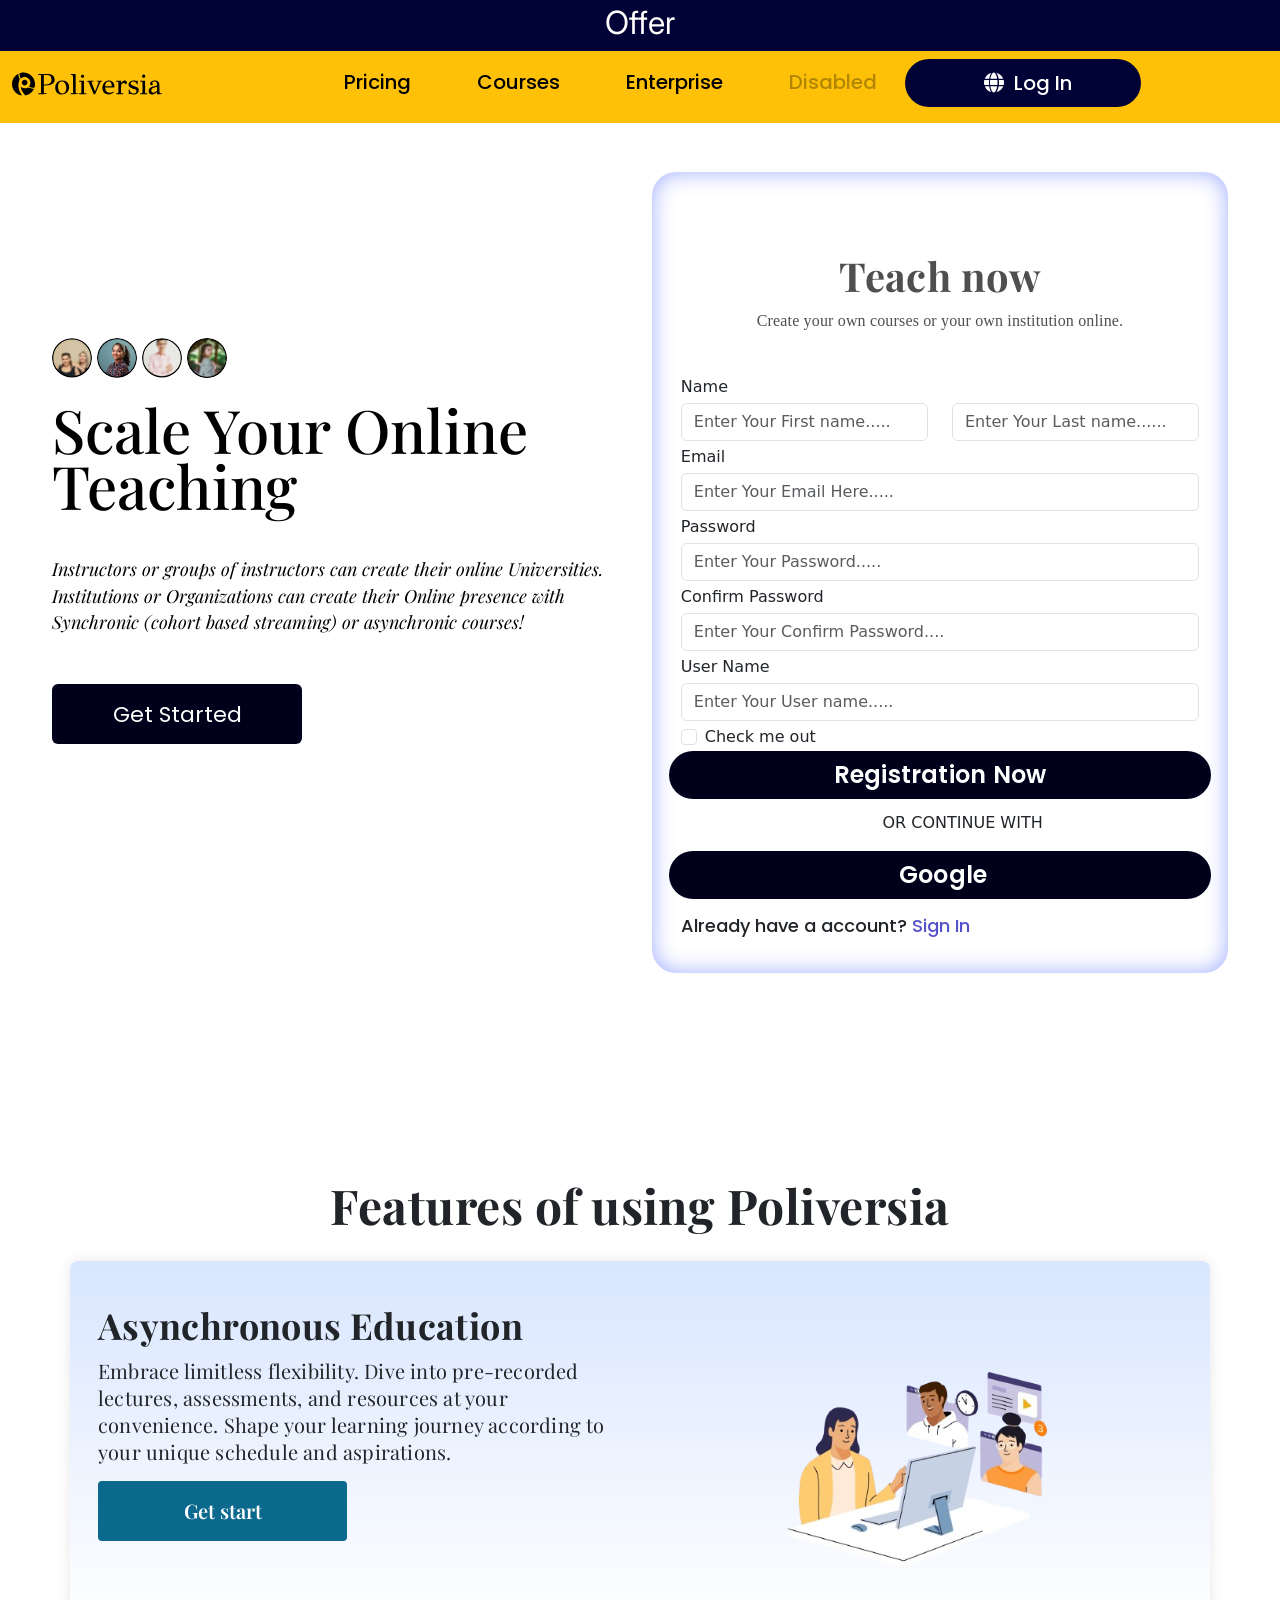
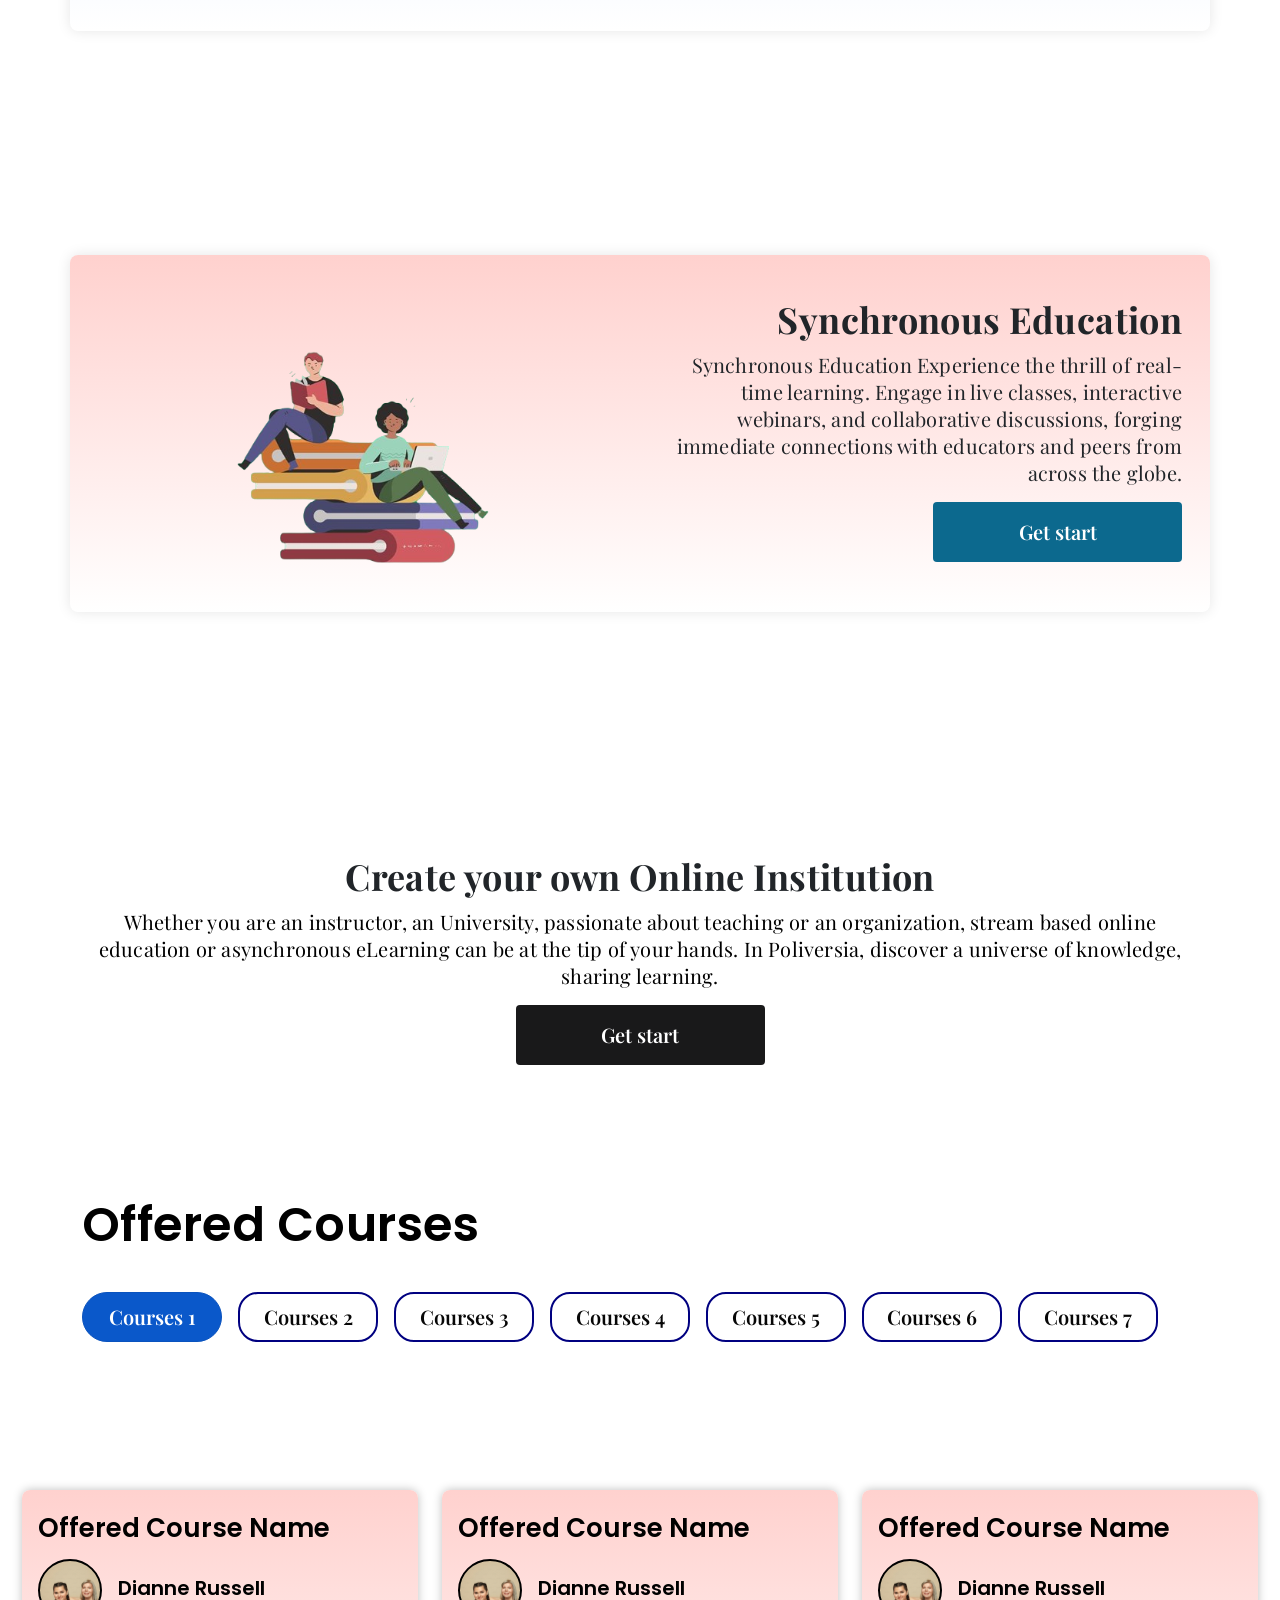
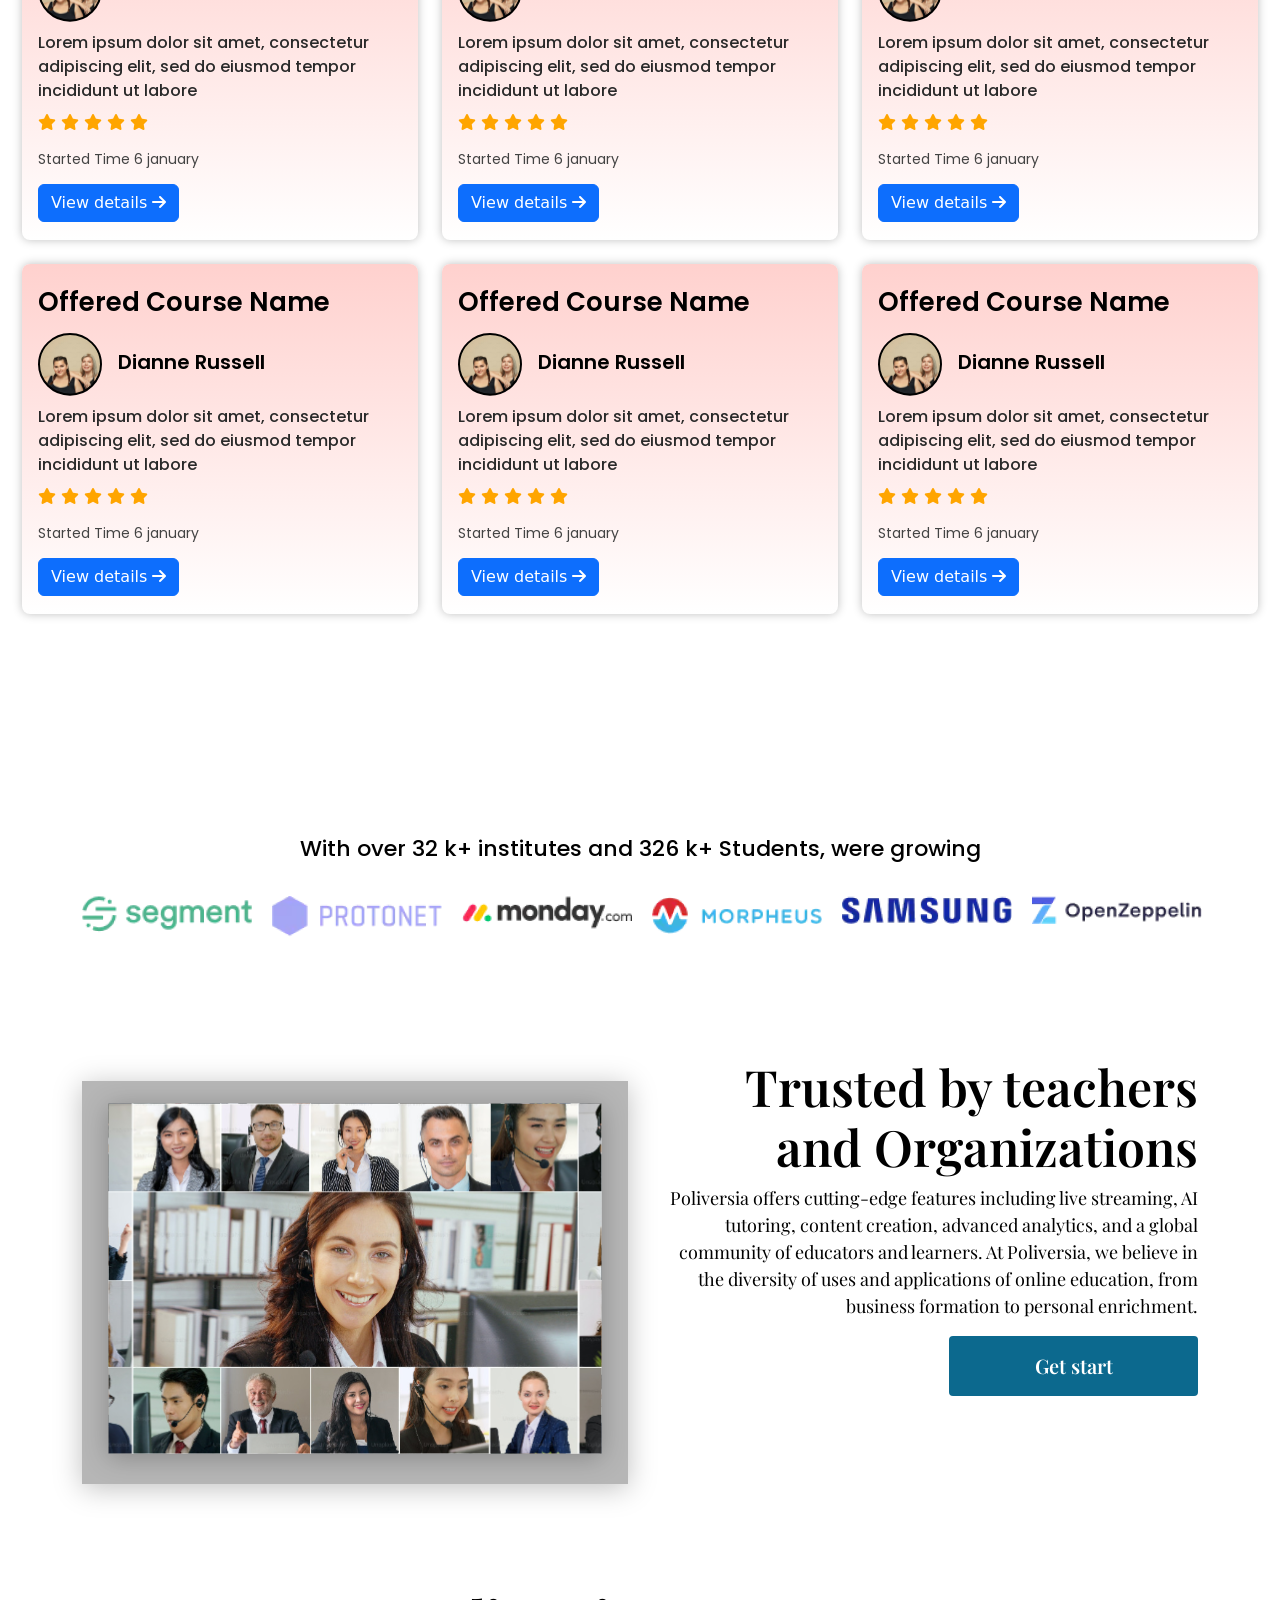
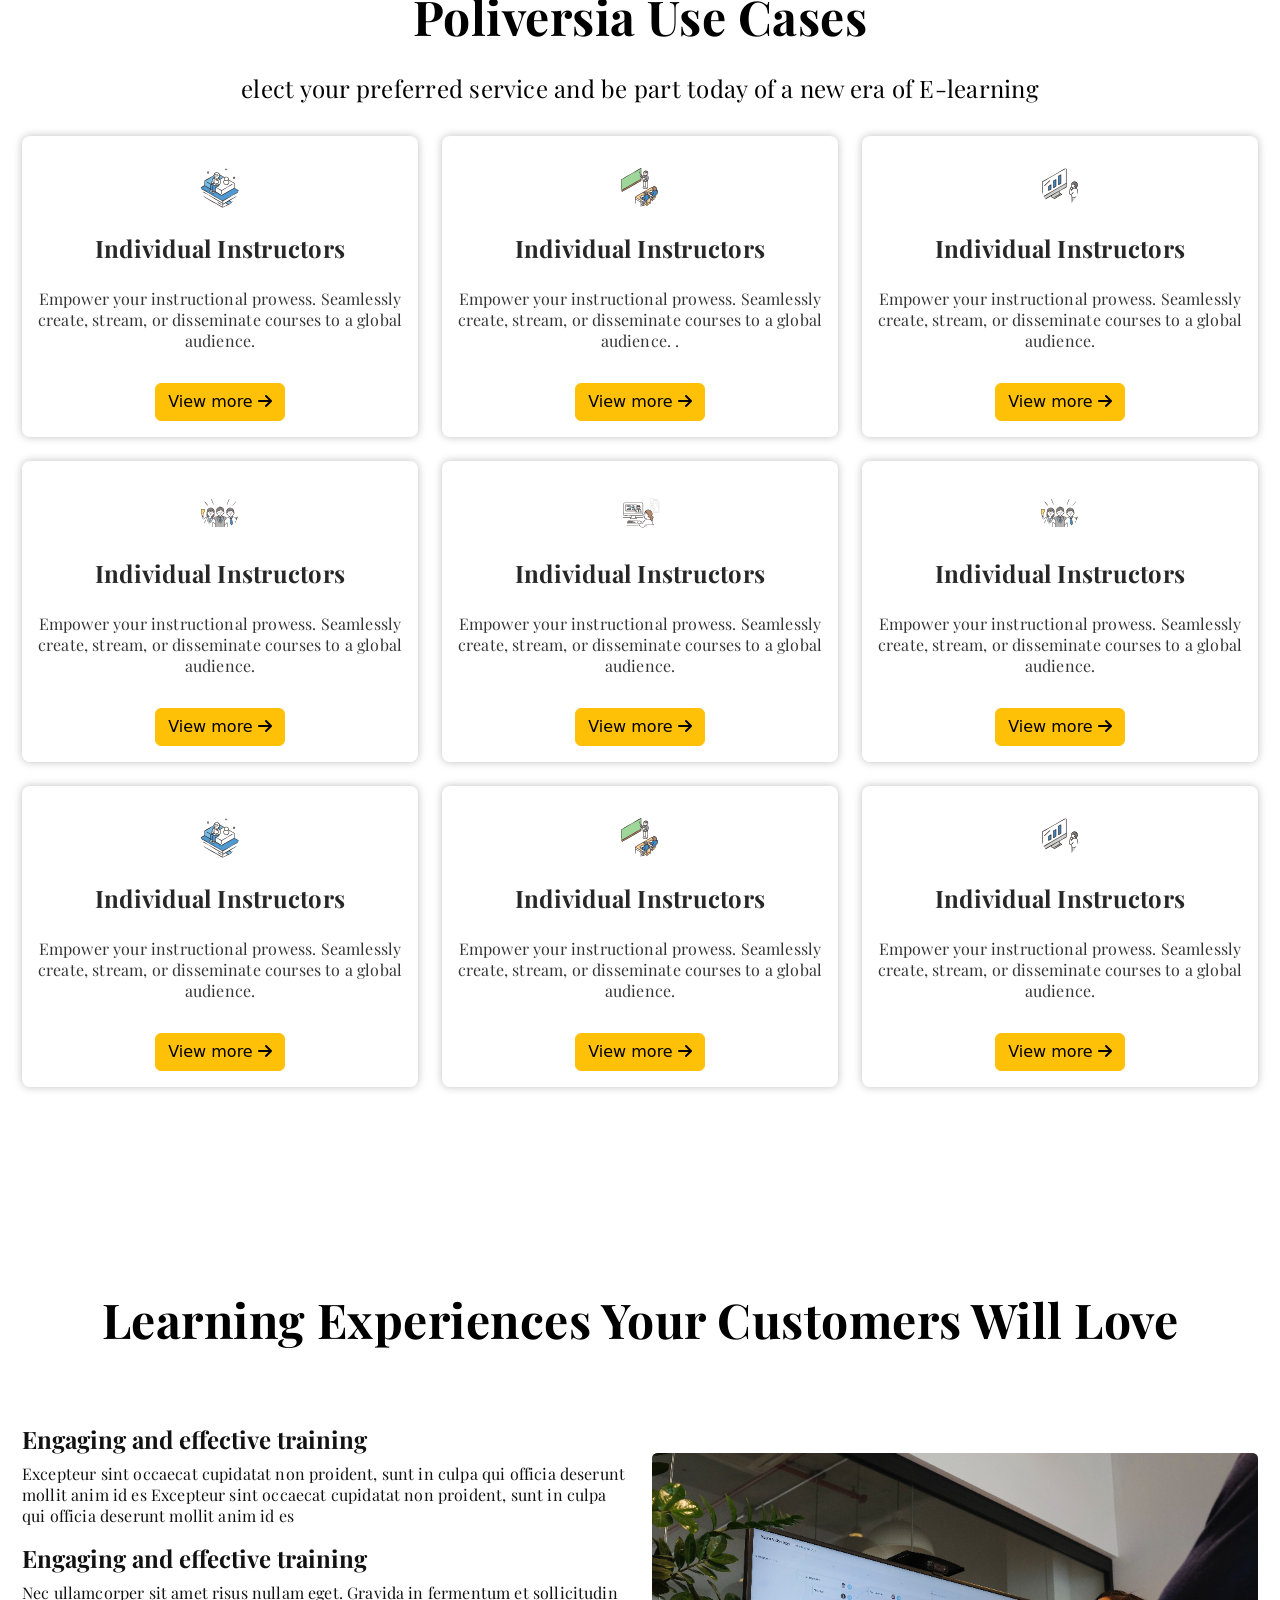
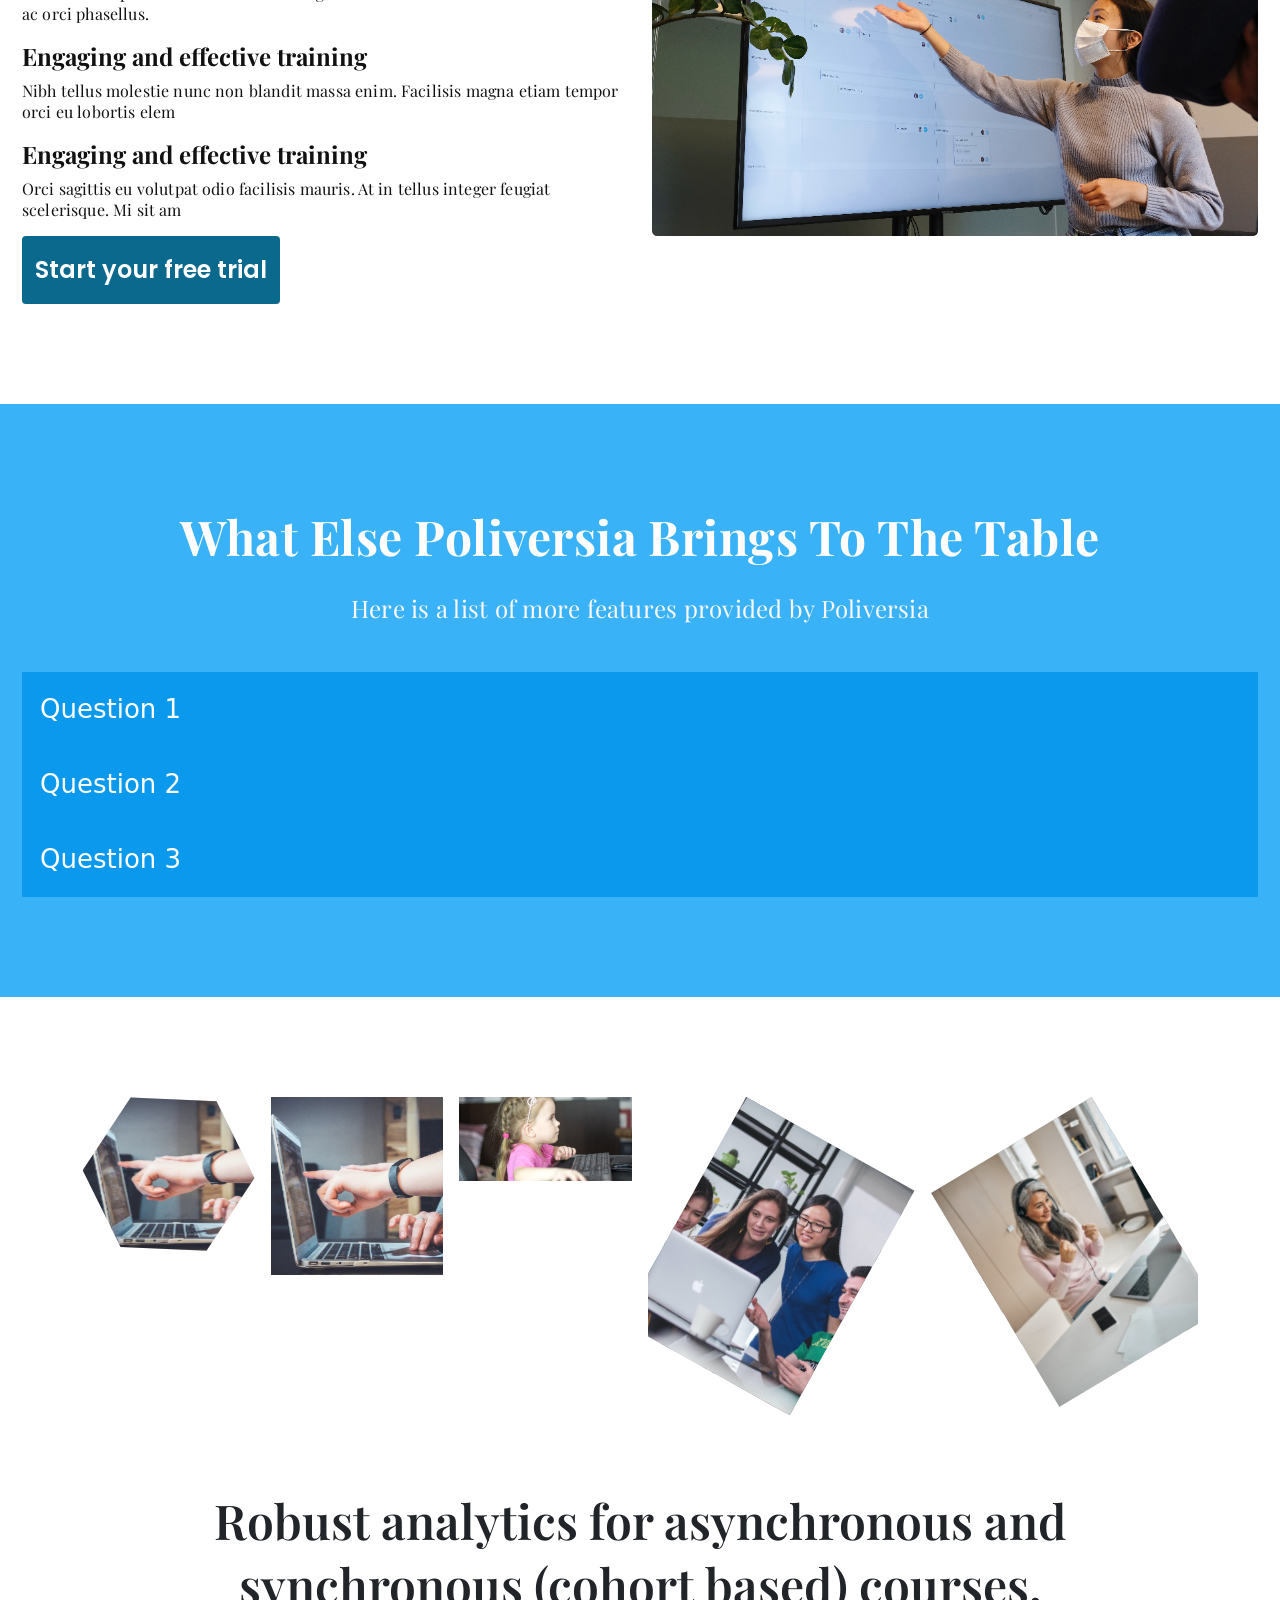
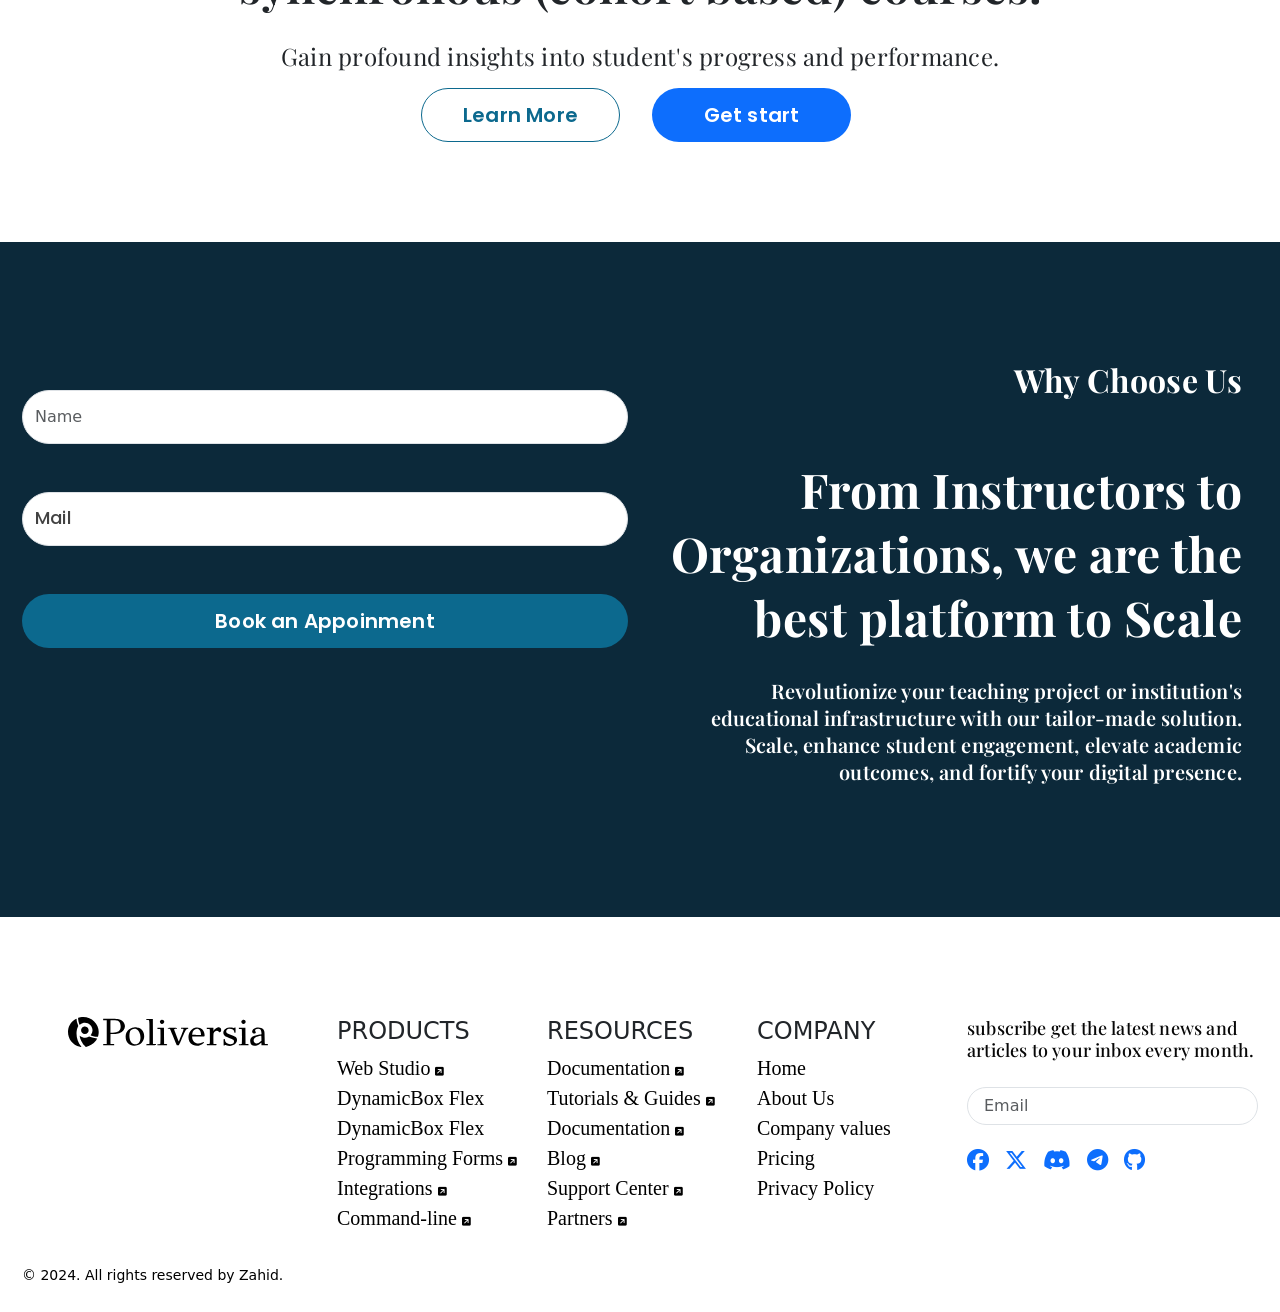
==== commit ddc5f514: "Update index.html zahid" ====
--- a/index.html
+++ b/index.html
@@ -45,7 +45,7 @@
         <div class="row">
             <div class="col-md-12">
                 <nav class="navbar navbar-expand-lg">
-                    <a class="navbar-brand" href="#"><img src="./IMG/logo.svg" alt="" width="150" height="24"></a>
+                    <a class="navbar-brand" href="#"><img src="./img/logo.svg" alt="" width="150" height="24"></a>
                     <button class="navbar-toggler" type="button" data-bs-toggle="collapse"
                         data-bs-target="#navbarNavAltMarkup" aria-controls="navbarNavAltMarkup" aria-expanded="false"
                         aria-label="Toggle navigation">
@@ -736,7 +736,7 @@
                     <div class="row footer_responsive g-4">
                         <div class="col-lg-3 col-md-4">
                             <div class="footer-logo" data-aos="zoom-in">
-                                <img src="./IMG/logo.svg" alt="" width="200px">
+                                <img src="./img/logo.svg" alt="" width="200px">
                             </div>
                         </div>
                         <div class="col-lg-2 col-md-4">
@@ -819,4 +819,4 @@
 
 </body>
 
-</html>+</html>
